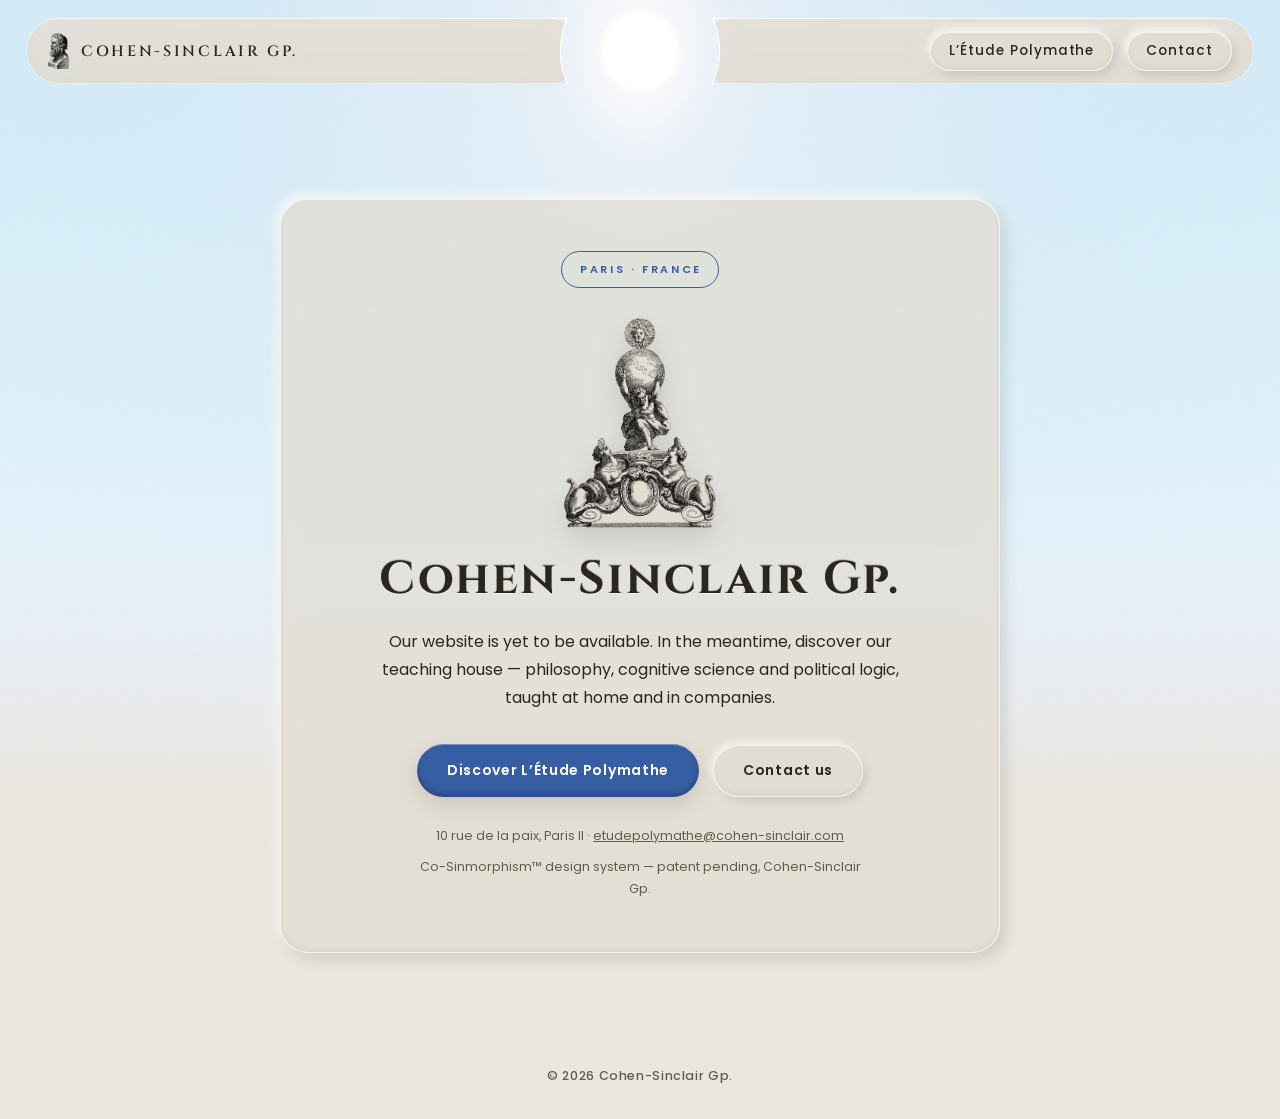
==== index.html @ 11f812eb "Add files via upload" ====
<!DOCTYPE html>
<html lang="en" data-theme="light">
<head>
<meta charset="utf-8">
<meta name="viewport" content="width=device-width, initial-scale=1">
<link href="https://fonts.googleapis.com/css2?family=Poppins:wght@400;500;600;700&display=swap" rel="stylesheet">
<link href="https://fonts.googleapis.com/css2?family=Cinzel:wght@500;600;700&display=swap" rel="stylesheet">
<title>Cohen-Sinclair Gp.</title>
<meta name="description" content="Cohen-Sinclair Gp. — philosophy, cognitive science and political logic, taught at home and in companies.">
<style>
  *{box-sizing:border-box;}
  :root{
    --canvas:#e9e6de; --plateau:rgba(226,221,210,.78);
    --sh-dark:rgba(88,82,70,.18); --sh-light:rgba(255,253,246,.8);
    --glass-edge:rgba(255,253,246,.65);
    --bevel-lo:rgba(88,82,70,.08);
    --ink:#2a2620; --ink-soft:#635a4e;
    --logo-inv:0;
    --blue:#365ea2; --on-accent:#ffffff; --arc-light:rgba(255,255,255,.9);
  }
  html[data-theme="dark"]{
    --canvas:#22242a; --plateau:rgba(26,28,34,.78);
    --sh-dark:rgba(0,0,0,.5); --sh-light:rgba(255,255,255,.05);
    --glass-edge:rgba(255,255,255,.10);
    --bevel-lo:rgba(0,0,0,.45);
    --ink:#edf0f6; --ink-soft:#9aa3b4;
    --logo-inv:1;
    --blue:#6ea3ec; --on-accent:#101216; --arc-light:rgba(255,255,255,.15);
  }
  html,body{margin:0;min-height:100%;overflow-x:hidden;background:var(--canvas);}
  body{font-family:Poppins,ui-sans-serif,system-ui,"Segoe UI",Helvetica,Arial,sans-serif;
    background:var(--canvas);color:var(--ink);}
  #sky{position:fixed;inset:0;width:100%;height:100%;display:block;opacity:0;transition:opacity 1.6s ease;}
  body.ready #sky{opacity:1;}
  #nav{position:fixed;top:0;left:0;right:0;z-index:5;display:flex;align-items:center;justify-content:center;
    gap:0;padding:18px 26px 0;pointer-events:none;opacity:0;transition:opacity 1.2s ease .3s;}
  body.ready #nav{opacity:1;}
  .bar{flex:1 1 0;max-width:700px;height:66px;pointer-events:auto;position:relative;
    display:flex;align-items:center;background:var(--plateau);border-radius:999px;
    -webkit-backdrop-filter:blur(14px) saturate(1.3);backdrop-filter:blur(14px) saturate(1.3);
}
  .bar::before{content:"";position:absolute;inset:0;pointer-events:none;}
  #barL::before{box-shadow:inset 0 1px 0 var(--glass-edge), inset 0 -1px 0 var(--bevel-lo), inset -1px 0 0 var(--glass-edge), inset 1px 0 0 var(--bevel-lo);}
  #barR::before{box-shadow:inset 0 1px 0 var(--glass-edge), inset 0 -1px 0 var(--bevel-lo), inset 1px 0 0 var(--glass-edge), inset -1px 0 0 var(--bevel-lo);}
  .bevel{position:absolute;inset:0;width:100%;height:100%;pointer-events:none;overflow:visible;}
  .bevel .edge{fill:none;stroke:var(--glass-edge);stroke-width:2;}
  .bevel .arc{fill:none;stroke:var(--arc-light);stroke-width:3;}
  #barL{justify-content:flex-start;padding-left:22px;
    filter:drop-shadow(-7px 10px 20px var(--sh-dark)) drop-shadow(4px -4px 10px var(--sh-light));}
  #barR{justify-content:flex-end;padding-right:22px;
    filter:drop-shadow(7px 10px 20px var(--sh-dark)) drop-shadow(-4px -4px 10px var(--sh-light));}
  .sun-gap{flex:0 0 auto;width:calc(var(--sunR,39.375px)*3);pointer-events:none;}
  .brand{display:flex;align-items:center;gap:12px;min-width:0;}
  .logo{height:36px;width:auto;display:block;filter:invert(var(--logo-inv,0));}
  #brandName{font-family:Cinzel,'Times New Roman',Georgia,serif;font-weight:600;font-size:15px;
    letter-spacing:.18em;text-transform:uppercase;color:var(--ink);
    white-space:nowrap;overflow:hidden;text-overflow:ellipsis;}
  #errbox{position:fixed;left:16px;bottom:16px;z-index:20;display:none;max-width:min(560px,90vw);
    background:rgba(20,0,0,.85);border:1px solid rgba(255,82,82,.5);border-radius:10px;
    padding:10px 12px;font:11px/1.5 ui-monospace,Menlo,Consolas,monospace;color:#ffb4b4;
    white-space:pre-wrap;word-break:break-word;}
  #fatal{position:fixed;inset:0;display:none;align-items:center;justify-content:center;text-align:center;
    color:#fff;font-size:15px;line-height:1.7;padding:24px;z-index:10;background:rgba(0,0,0,.55);}
  #content{position:relative;z-index:2;pointer-events:none;}
  .hero-space{height:14vh;height:14svh;pointer-events:none;}
  .band-wrap{padding:72px 22px 88px;display:flex;justify-content:center;pointer-events:auto;}
  .cta-band{max-width:720px;width:100%;text-align:center;background:var(--plateau);
    border:1px solid var(--glass-edge);border-radius:28px;
    -webkit-backdrop-filter:blur(16px) saturate(1.25);backdrop-filter:blur(16px) saturate(1.25);
    box-shadow:5px 6px 14px var(--sh-dark),-4px -4px 10px var(--sh-light), inset 0 1px 0 var(--glass-edge), inset 0 -2px 5px var(--bevel-lo);
    padding:52px 44px;}
  .badge{display:inline-block;font-family:Poppins,ui-sans-serif,system-ui,"Segoe UI",Helvetica,Arial,sans-serif;
    font-weight:600;font-size:11px;letter-spacing:.24em;text-transform:uppercase;color:var(--blue);
    border:1px solid var(--blue);border-radius:999px;padding:9px 16px 9px 18px;margin-bottom:28px;}
  .cta-band h1{font-family:Cinzel,'Times New Roman',Georgia,serif;font-weight:700;
    font-size:clamp(30px,4.6vw,46px);letter-spacing:.05em;color:var(--ink);margin:0 0 18px;}
  .cta-band p{font-size:16px;line-height:1.75;color:var(--ink);margin:0 auto;max-width:56ch;}
  .cta-row{display:flex;gap:14px;justify-content:center;flex-wrap:wrap;margin:32px 0 28px;}
  .btn-primary{display:inline-block;background:var(--blue);color:var(--on-accent);
    font-family:Poppins,ui-sans-serif,system-ui,"Segoe UI",Helvetica,Arial,sans-serif;
    font-weight:600;font-size:14px;letter-spacing:.05em;text-decoration:none;border-radius:999px;
    padding:16px 30px;box-shadow:0 8px 20px var(--sh-dark), inset 0 1px 0 rgba(255,255,255,.35), inset 0 -3px 6px rgba(0,0,0,.22);
    transition:transform .25s ease, filter .25s ease;}
  .btn-primary:hover{transform:translateY(-1px);filter:brightness(1.07);}
  .btn-secondary{display:inline-block;background:var(--plateau);color:var(--ink);
    font-family:Poppins,ui-sans-serif,system-ui,"Segoe UI",Helvetica,Arial,sans-serif;
    font-weight:600;font-size:14px;letter-spacing:.05em;text-decoration:none;border-radius:999px;
    padding:15px 29px;border:1px solid var(--glass-edge);
    -webkit-backdrop-filter:blur(12px);backdrop-filter:blur(12px);
    box-shadow:3px 4px 8px var(--sh-dark),-2px -2px 6px var(--sh-light), inset 0 1px 0 var(--glass-edge), inset 0 -2px 4px var(--bevel-lo);
    transition:transform .25s ease, filter .25s ease;}
  .btn-secondary:hover{transform:translateY(-1px);filter:brightness(1.04);}
  .cta-band .band-small{font-size:12.5px;color:var(--ink-soft);margin:10px auto 0;}
  .cta-band .band-small a{color:inherit;}
  .links{display:flex;align-items:center;gap:14px;}
  .links a{font-family:Poppins,ui-sans-serif,system-ui,"Segoe UI",Helvetica,Arial,sans-serif;
    font-weight:500;font-size:13.5px;letter-spacing:.07em;color:var(--ink);
    text-decoration:none;white-space:nowrap;background:var(--plateau);
    border:1px solid var(--glass-edge);border-radius:999px;padding:9px 18px;
    box-shadow:3px 4px 8px var(--sh-dark),-2px -3px 6px var(--sh-light), inset 0 1px 0 var(--glass-edge), inset 0 -2px 5px var(--bevel-lo);
    transition:transform .18s ease,box-shadow .18s ease,color .25s ease;}
  .links a:hover{color:var(--blue);transform:translateY(-1px);
    box-shadow:4px 6px 12px var(--sh-dark),-3px -4px 8px var(--sh-light), inset 0 1px 0 var(--glass-edge), inset 0 -2px 5px var(--bevel-lo);}
  .links a:active{transform:translateY(0);
    box-shadow:inset 2px 3px 6px var(--sh-dark), inset -2px -2px 5px var(--sh-light);}

  .mascot{position:relative;width:132px;margin:2px auto 20px;filter:drop-shadow(0 12px 14px var(--sh-dark));}
  .mascot img{display:block;width:100%;height:auto;}
  .mascot .back{position:absolute;top:0;left:0;z-index:0;transition:opacity .5s ease;}
  .mascot .art{position:relative;z-index:1;}
  .mascot .back.night{opacity:0;}
  html[data-theme="dark"] .mascot .back.day{opacity:0;}
  html[data-theme="dark"] .mascot .back.night{opacity:1;}
  .mascot.wide{width:152px;}
  .feature-card .mascot{width:104px;margin-bottom:12px;}
  .price-card .mascot{width:76px;margin:2px auto 16px;}
  .sec>.mascot{width:112px;margin-bottom:24px;}
  .mascot.widefig{width:196px;}
  .frieze{max-width:880px;margin:30px auto 0;padding:0 22px;}
  .frieze .mascot{width:100%;margin:0;}
  .cta-band h1,.sec h2{text-shadow:0 1px 0 rgba(255,252,244,.55),0 -1px 1px rgba(0,0,0,.20);}
  html[data-theme="dark"] .cta-band h1,html[data-theme="dark"] .sec h2{text-shadow:0 -1px 0 rgba(255,255,255,.14),0 2px 3px rgba(0,0,0,.55);}
  .site-foot{text-align:center;pointer-events:auto;
    font-family:Poppins,ui-sans-serif,system-ui,"Segoe UI",Helvetica,Arial,sans-serif;
    font-weight:500;font-size:12.5px;letter-spacing:.05em;color:var(--ink-soft);padding:26px 20px 34px;}
  @media(max-width:640px){
    #nav{gap:0;padding:14px 14px 0;}
    .bar{height:56px;}
    .logo{height:32px;}
    .band-wrap{padding:56px 16px 72px;}
    .cta-band{padding:40px 24px;}
  }
  @media(max-width:1023px){
    #brandName{display:none;}
  }
  @media(max-width:719px){
    .links{display:none;}
  }
</style>
</head>
<body>
<canvas id="sky"></canvas>
<header id="nav">
  <div class="bar" id="barL"><svg class="bevel" aria-hidden="true"><path class="edge" d=""/><path class="arc" d=""/></svg><div class="brand"><img class="logo" src="aristotle-logo.png" alt=""><span id="brandName">Cohen-Sinclair Gp.</span></div></div>
  <div class="sun-gap" aria-hidden="true"></div>
  <div class="bar" id="barR"><svg class="bevel" aria-hidden="true"><path class="edge" d=""/><path class="arc" d=""/></svg><nav class="links"><a href="etude.html">L’Étude Polymathe</a><a href="mailto:etudepolymathe@cohen-sinclair.com">Contact</a></nav></div>
</header>
<main id="content">
  <div class="hero-space"></div>
  <section class="band-wrap">
    <div class="cta-band">
      <span class="badge">Paris · France</span>
      <div class="mascot wide"><img class="back day" src="atlas-back-day.png" alt=""><img class="back night" src="atlas-back-night.png" alt=""><img class="art" src="atlas-art.png" alt="Atlas, emblem of the house"></div>
      <h1>Cohen-Sinclair Gp.</h1>
      <p>Our website is yet to be available. In the meantime, discover our teaching house — philosophy, cognitive science and political logic, taught at home and in companies.</p>
      <div class="cta-row">
        <a class="btn-primary" href="etude.html">Discover L’Étude Polymathe</a>
        <a class="btn-secondary" href="mailto:etudepolymathe@cohen-sinclair.com">Contact us</a>
      </div>
      <p class="band-small">10 rue de la paix, Paris II · <a href="mailto:etudepolymathe@cohen-sinclair.com">etudepolymathe@cohen-sinclair.com</a></p>
      <p class="band-small">Co-Sinmorphism™ design system — patent pending, Cohen-Sinclair Gp.</p>
    </div>
  </section>
  <footer class="site-foot"><div>© 2026 Cohen-Sinclair Gp.</div></footer>
</main>
<div id="errbox"></div>
<div id="fatal"></div>
<script>
(function(){
'use strict';
/* Living-eclipse site shell. Shading = day-sky v2 fragment (SDF sun at half
   radius via sun(uv*2), moon radius halved to match, pale skylight ~#DEF7FF).
   uSunPos puts the sun in the navbar gap; uMoonPos follows an arc of a
   large circle (R = 3, vertex exactly on the sun): click 1 glides in past
   the right edge (ease-out landing); click 2 glides out past the left edge
   (ease-in). R rises automatically on ultra-wide screens so the arc always
   reaches off-screen. Fade is 1 while the moon is anywhere on screen and
   only ramps to 0 once it leaves the rendered view — a pure perf cull
   letting the shader skip all moon math (uniform branch). */
var MRAD = 0.175, ZOOM = 4.0;
var mradEff = MRAD, sunkEff = 1;   // sun pinned to navbar px size (MRAD = size at 900px height)
try{
  var q = new URLSearchParams(location.search);
  if(q.has('mrad')) MRAD = parseFloat(q.get('mrad')) || MRAD;
  if(q.has('zoom')) ZOOM = parseFloat(q.get('zoom')) || ZOOM;
}catch(e){}
var FLY_IN = 3800, FLY_OUT = 3800;       // moon flight duration

var cv = document.getElementById('sky');
var barL = document.getElementById('barL');
var barR = document.getElementById('barR');
var bevSvgL = barL.querySelector('.bevel'), bevSvgR = barR.querySelector('.bevel');
var bevPathL = bevSvgL.querySelector('.edge'), bevPathR = bevSvgR.querySelector('.edge');
var bevArcL = bevSvgL.querySelector('.arc'), bevArcR = bevSvgR.querySelector('.arc');
var gl = cv.getContext('webgl', {antialias:true, alpha:false, depth:false, stencil:false})
      || cv.getContext('experimental-webgl');
function fatal(html){
  var n = document.getElementById('fatal');
  n.innerHTML = html; n.style.display = 'flex';
}
if(!gl){
  fatal('<div><b>WebGL is blocked here.</b><br>Open this page in Chrome, Edge, Safari or Firefox.</div>');
  return;
}
var ctxLost = false;
cv.addEventListener('webglcontextlost', function(e){
  e.preventDefault(); ctxLost = true;
  fatal('<div><b>Graphics context was lost.</b><br>Click anywhere to reload.</div>');
});
cv.addEventListener('webglcontextrestored', function(){ window.location.reload(); });
window.addEventListener('click', function(){ if(ctxLost) window.location.reload(); });

var FRAG = [
  'precision highp float;',
  'uniform vec3 iResolution;',
  'uniform float uMrad;',
  'uniform float uZoom;',
  'uniform vec2 uSunPos;',
  'uniform vec2 uMoonPos;',
  'uniform float uMoonFade;',
  'uniform float uSunK;',
  '#define USE_BLACKBODY',
  '#define bias 25. / iResolution.x / uSunK',
  'vec2 bend(vec2 p, float a) {',
  '    return vec2(p.x * cos(a) - p.y * sin(a), p.x * sin(a) + p.y * cos(a));',
  '}',
  'float smax(float a, float b, float k)',
  '{',
  '    float x = exp(k * a);',
  '    float y = exp(k * b);',
  '    return (a * x + b * y) / (x + y);',
  '}',
  'vec3 blackbody(float i) {',
  '    float T = 1400.0 + 1400.0 * i;',
  '    vec3 L = vec3(7.4, 5.6, 4.4);',
  '    L = pow(L, vec3(5.0)) * (exp(1.43876719683e5 / (T * L)) - 1.0);',
  '    return 1.0 - exp(-50e7 / L);',
  '}',
  'float sun( in vec2 uv ) {',
  '    float d = 1.0 / length(uv);',
  '    float i = 5.0;',
  '#ifndef USE_BLACKBODY',
  '    d *= 0.8;',
  '    i = 15.0;',
  '#endif',
  '    d = pow(d, i);',
  '    return d;',
  '}',
  'vec2 moonPos() { return uMoonPos; }',
  'float moon( in vec2 uv ) {',
  '    float d = length(uv - moonPos()) - uMrad;',
  '    d = smoothstep(uMrad, uMrad+bias, d);',
  '    return d;',
  '}',
  'float hash21(vec2 p){ p = fract(p*vec2(234.34,435.345)); p += dot(p,p+34.23); return fract(p.x*p.y); }',
  'vec3 starLayer(vec2 uv, float scale, float thresh){',
  '    vec2 g = floor(uv*scale);',
  '    vec2 f = fract(uv*scale);',
  '    float h = hash21(g);',
  '    if(h < thresh) return vec3(0.0);',
  '    vec2 sp = vec2(hash21(g+0.13), hash21(g+0.71));',
  '    float d = length(f - sp);',
  '    float tw = 0.85;',
  '    float m = smoothstep(0.10, 0.0, d) * tw;',
  '    float bright = smoothstep(thresh, 1.0, h);',
  '    return vec3(0.75,0.82,1.0) * m * bright;',
  '}',
  'float discCover(float d, float r) {',
  '    if(d >= 2.0*r) return 0.0;',
  '    if(d <= 0.0) return 1.0;',
  '    float a = acos(clamp(d/(2.0*r), 0.0, 1.0));',
  '    float c = (2.0*r*r*a - 0.5*d*sqrt(max(0.0, 4.0*r*r - d*d))) / (3.14159265*r*r);',
  '    return clamp(c, 0.0, 1.0);',
  '}',
  'vec3 atmSky(vec2 s, float sunI, float m) {',
  '    vec3 vd = normalize(vec3(s.x, s.y + 0.55, 1.4));',
  '    vec3 sd = normalize(vec3(uSunPos.x, uSunPos.y + 0.55, 1.4));',
  '    float cosA = dot(vd, sd);',
  '    float elev = vd.y;',
  '    float tau = 0.22 + 0.78*pow(1.0 - max(elev, 0.0), 3.0);',
  '    vec3 sig = vec3(0.10, 0.25, 0.70);',
  '    vec3 inscat = vec3(1.0) - exp(-tau*3.0*sig);',
  '    float pr = 0.65 + 0.35*cosA*cosA;',
  '    float red = (1.0 - sunI)*(1.0 - sunI);',
  '    vec3 sunTint = vec3(1.0, 1.0 - 0.68*red, 1.0 - 0.90*red);',
  '    float t = clamp((elev + 0.30)/1.10, 0.0, 1.0);',
  '    vec3 amb = vec3(0.85, 1.70, 3.40) * (0.45 + 0.55*pow(1.0 - t, 1.2));',
  '    vec3 col = (inscat * pr * 1.4 + amb) * sunTint * sunI;',
  '    float ca = max(cosA, 0.0);',
  '    col += vec3(1.0, 0.82, 0.60) * (pow(ca, 600.0)*2.0 + pow(ca, 32.0)*0.35 + pow(ca, 8.0)*0.12) * sunTint * sunI * m;',
  '    col += mix(vec3(0.00486, 0.01143, 0.02167), vec3(0.00077, 0.00153, 0.00422), t) * (1.0 - sunI);',
  '    float ub = 1.0 - smoothstep(-0.8, 0.1, s.y);',
  '    vec3 uiBG = mix(vec3(1.08192, 0.96843, 0.75402), vec3(0.02167, 0.02350, 0.02918), 1.0 - sunI);',
  '    col = mix(col, uiBG, ub);',
  '    return col;',
  '}',
  'void mainImage( out vec4 fragColor, in vec2 fragCoord )',
  '{',
  '    vec2 s = (2. * fragCoord.xy - iResolution.xy) / iResolution.y;',
  '    vec2 uv = (s - uSunPos) * uZoom;',
  '    float _sun = sun(uv * (2.0*uSunK));',
  '    float _moon = 1.0;',
  '    float sunI = 1.0;',
  '    if(uMoonFade > 0.001) {',
  '        _moon = mix(1.0, moon(uv), uMoonFade);',
  '        sunI = 1.0 - discCover(length(moonPos()), uMrad) * uMoonFade;',
  '    }',
  '    vec3 sunCol = _sun *',
  '#ifdef USE_BLACKBODY',
  '        blackbody(smoothstep(0.1, 15., _sun));',
  '#else',
  '        vec3(0.886,0.329,0.094);',
  '#endif',
  '    vec3 sky = atmSky(s, sunI, _moon);',
  '    vec3 col = sky + sunCol * _moon;',
  '    col = (col*(2.51*col+0.03))/(col*(2.43*col+0.59)+0.14);',
  '    col = pow(col, vec3(1.0 / 2.2));',
  '    fragColor = vec4(col, 1.0);',
  '}',
  'void main(){mainImage(gl_FragColor,gl_FragCoord.xy);gl_FragColor.rgb+=(hash21(gl_FragCoord.xy)-.5)*(1.5/255.);}'
].join('\n');
var VERT = 'attribute vec2 p;void main(){gl_Position=vec4(p,0.,1.);}';
function fail(msg){
  var el = document.getElementById('errbox');
  el.style.display = 'block';
  el.textContent = String(msg || '(no log)').slice(0, 600);
}
function sh(type, src){
  var s = gl.createShader(type);
  gl.shaderSource(s, src);
  gl.compileShader(s);
  if(!gl.getShaderParameter(s, gl.COMPILE_STATUS)){
    fail((type === gl.VERTEX_SHADER ? 'VERTEX: ' : 'FRAGMENT: ') + gl.getShaderInfoLog(s));
    return null;
  }
  return s;
}
var vs = sh(gl.VERTEX_SHADER, VERT), fs = sh(gl.FRAGMENT_SHADER, FRAG);
if(!vs || !fs) return;
var prog = gl.createProgram();
gl.attachShader(prog, vs); gl.attachShader(prog, fs); gl.linkProgram(prog);
if(!gl.getProgramParameter(prog, gl.LINK_STATUS)){ fail('LINK: ' + gl.getProgramInfoLog(prog)); return; }
gl.useProgram(prog);
var buf = gl.createBuffer();
gl.bindBuffer(gl.ARRAY_BUFFER, buf);
gl.bufferData(gl.ARRAY_BUFFER, new Float32Array([-1,-1, 3,-1, -1,3]), gl.STATIC_DRAW);
var loc = gl.getAttribLocation(prog, 'p');
gl.enableVertexAttribArray(loc);
gl.vertexAttribPointer(loc, 2, gl.FLOAT, false, 0, 0);
var uRes = gl.getUniformLocation(prog, 'iResolution');
var uMrad = gl.getUniformLocation(prog, 'uMrad');
var uZoom = gl.getUniformLocation(prog, 'uZoom');
var uSunPos = gl.getUniformLocation(prog, 'uSunPos');
var uSunk = gl.getUniformLocation(prog, 'uSunK');
var uMoonPos = gl.getUniformLocation(prog, 'uMoonPos');
var uMoonFade = gl.getUniformLocation(prog, 'uMoonFade');
if(!uRes || !uMrad || !uZoom || !uSunPos || !uMoonPos || !uMoonFade || !uSunk){ fail('boot: missing uniform location'); return; }
if(gl.isContextLost()){ cv.dispatchEvent(new Event('webglcontextlost')); return; }
gl.disable(gl.DEPTH_TEST);
gl.disable(gl.BLEND);

/* ---------- eclipse state: click toggles the moon in / out ---------- */
var moon = [0, 0];
var fade = 0;
var anim = null;
var eclipsed = false;
var sunPx = [0, 0];
var clickR = 100;
function easeIn(k){ return k*k; }
function easeOut(k){ return 1 - Math.pow(1-k, 3); }
/* Moon path: an arc of a large circle (R = 3 screen units, raised on
   ultra-wide screens so the arc always reaches past the side edges) with
   its vertex exactly on the sun, entered and exited off-screen. xs is
   screen-space x (edges at +/-aspect); returns orbit units. */
function pathR(aspect){ return Math.max(3, (aspect + 0.7) / 0.8); }
function pathEnd(){
  var a = window.innerWidth/window.innerHeight;
  return [a + 0.6, pathR(a)];
}
function pathOrbit(xs, sunY, r){
  var ys = sunY - (r - Math.sqrt(Math.max(r*r - xs*xs, 0)));
  return [xs*ZOOM, (ys - sunY)*ZOOM];
}
function discCoverJS(d, r){
  if(d >= 2*r) return 0;
  if(d <= 0) return 1;
  var a = Math.acos(Math.min(1, Math.max(0, d/(2*r))));
  var c = (2*r*r*a - 0.5*d*Math.sqrt(Math.max(0, 4*r*r - d*d))) / (Math.PI*r*r);
  return Math.min(1, Math.max(0, c));
}
function toggle(){
  eclipsed = !eclipsed;
  var pe = pathEnd();
  anim = {x0: eclipsed ? pe[0] : 0, x1: eclipsed ? 0 : -pe[0], xe: pe[0], r: pe[1], sunY: sunPos[1],
          t0: performance.now(), dur: eclipsed ? FLY_IN : FLY_OUT, dir: eclipsed ? 'in' : 'out'};
}
function overSun(cx, cy){
  var dx = cx - sunPx[0], dy = cy - sunPx[1];
  return dx*dx + dy*dy < clickR*clickR;
}
cv.addEventListener('click', function(e){ if(overSun(e.clientX, e.clientY)) toggle(); });
cv.addEventListener('mousemove', function(e){ cv.style.cursor = overSun(e.clientX, e.clientY) ? 'pointer' : 'default'; });

/* Concave cradle: each bar's sun-side end is clipped around a lens of
   radius 1.5R centered on the sun (R = sun ball = visual moon radius),
   so the bars hold it with a 0.5R gap past its surface.
   Case A (lens taller than the bar): arc spans top edge to bottom edge.
   Case B (lens shorter): the arc bites the end face only. right=0/1. */
function barPath(W, H, cx, cy, nr, right){
  function f(n){ return Math.round(n*100)/100; }
  var br = H/2;
  var dxT = Math.sqrt(Math.max(nr*nr - cy*cy, 0));
  var dxB = Math.sqrt(Math.max(nr*nr - (H-cy)*(H-cy), 0));
  if(!right){
    if(dxT > 0.5 && dxB > 0.5 && cx - dxT < W - 1 && cx - dxB < W - 1)
      return 'M'+f(br)+',0 H'+f(cx-dxT)+' A'+f(nr)+','+f(nr)+' 0 0 0 '+f(cx-dxB)+','+f(H)+' H'+f(br)+' A'+f(br)+','+f(br)+' 0 0 1 '+f(br)+',0 Z';
    var dy = Math.sqrt(Math.max(nr*nr - (cx-W)*(cx-W), 0));
    if(!(dy > 0.5))
      return 'M'+f(br)+',0 H'+f(W-br)+' A'+f(br)+','+f(br)+' 0 0 1 '+f(W-br)+','+f(H)+' H'+f(br)+' A'+f(br)+','+f(br)+' 0 0 1 '+f(br)+',0 Z';
    return 'M'+f(br)+',0 H'+f(W)+' V'+f(cy-dy)+' A'+f(nr)+','+f(nr)+' 0 0 0 '+f(W)+','+f(cy+dy)+' V'+f(H)+' H'+f(br)+' A'+f(br)+','+f(br)+' 0 0 1 '+f(br)+',0 Z';
  }
  if(dxT > 0.5 && dxB > 0.5 && cx + dxT > 1 && cx + dxB > 1)
    return 'M'+f(W-br)+',0 A'+f(br)+','+f(br)+' 0 0 1 '+f(W-br)+','+f(H)+' L'+f(cx+dxB)+','+f(H)+' A'+f(nr)+','+f(nr)+' 0 0 0 '+f(cx+dxT)+',0 Z';
  var dy2 = Math.sqrt(Math.max(nr*nr - cx*cx, 0));
  if(!(dy2 > 0.5))
    return 'M'+f(br)+',0 H'+f(W-br)+' A'+f(br)+','+f(br)+' 0 0 1 '+f(W-br)+','+f(H)+' H'+f(br)+' A'+f(br)+','+f(br)+' 0 0 1 '+f(br)+',0 Z';
  return 'M'+f(W-br)+',0 A'+f(br)+','+f(br)+' 0 0 1 '+f(W-br)+','+f(H)+' L0,'+f(H)+' L0,'+f(cy+dy2)+' A'+f(nr)+','+f(nr)+' 0 0 0 0,'+f(cy-dy2)+' L0,0 Z';
}
/* Sun-side arc only: the concave cradle facing the sun catches its light. */
function barArc(W, H, cx, cy, nr, right){
  function f(n){ return Math.round(n*100)/100; }
  var dxT = Math.sqrt(Math.max(nr*nr - cy*cy, 0));
  var dxB = Math.sqrt(Math.max(nr*nr - (H-cy)*(H-cy), 0));
  if(!right){
    if(dxT > 0.5 && dxB > 0.5 && cx - dxT < W - 1 && cx - dxB < W - 1)
      return 'M'+f(cx-dxT)+',0 A'+f(nr)+','+f(nr)+' 0 0 0 '+f(cx-dxB)+','+f(H);
    var dy = Math.sqrt(Math.max(nr*nr - (cx-W)*(cx-W), 0));
    if(!(dy > 0.5)) return '';
    return 'M'+f(W)+','+f(cy-dy)+' A'+f(nr)+','+f(nr)+' 0 0 0 '+f(W)+','+f(cy+dy);
  }
  if(dxT > 0.5 && dxB > 0.5 && cx + dxT > 1 && cx + dxB > 1)
    return 'M'+f(cx+dxB)+','+f(H)+' A'+f(nr)+','+f(nr)+' 0 0 0 '+f(cx+dxT)+',0';
  var dy2 = Math.sqrt(Math.max(nr*nr - cx*cx, 0));
  if(!(dy2 > 0.5)) return '';
  return 'M0,'+f(cy+dy2)+' A'+f(nr)+','+f(nr)+' 0 0 0 0,'+f(cy-dy2);
}
/* UI-kit theming (neumorphism-kit tokens): the eclipse drives the chrome --
   day = light kit, totality = dark kit, lerped gradually with the dimming. */
var THEME_L = {canvas:[233,230,222,1], plateau:[226,221,210,.78], shd:[88,82,70,.18], shl:[255,253,246,.8], edge:[255,253,246,.65], bevlo:[88,82,70,.08], ink:[42,38,32,1], inks:[99,90,78,1], blue:[54,94,162,1], onacc:[255,255,255,1], arc:[255,255,255,.9]};
var THEME_D = {canvas:[34,36,42,1], plateau:[26,28,34,.78], shd:[0,0,0,.5], shl:[255,255,255,.05], edge:[255,255,255,.10], bevlo:[0,0,0,.45], ink:[237,240,246,1], inks:[154,163,180,1], blue:[110,163,236,1], onacc:[16,18,22,1], arc:[255,255,255,.35]};
var lastNight = -1;
function applyTheme(night){
  night = Math.min(1, Math.max(0, night));
  if(Math.abs(night - lastNight) < 0.002) return;
  lastNight = night;
  var rs = document.documentElement.style, day = 1 - night;
  function mixc(a, b){
    return 'rgba(' + Math.round(a[0]*day + b[0]*night) + ',' + Math.round(a[1]*day + b[1]*night) + ',' + Math.round(a[2]*day + b[2]*night) + ',' + (a[3]*day + b[3]*night).toFixed(3) + ')';
  }
  rs.setProperty('--canvas', mixc(THEME_L.canvas, THEME_D.canvas));
  rs.setProperty('--plateau', mixc(THEME_L.plateau, THEME_D.plateau));
  rs.setProperty('--sh-dark', mixc(THEME_L.shd, THEME_D.shd));
  rs.setProperty('--sh-light', mixc(THEME_L.shl, THEME_D.shl));
  rs.setProperty('--glass-edge', mixc(THEME_L.edge, THEME_D.edge));
  rs.setProperty('--bevel-lo', mixc(THEME_L.bevlo, THEME_D.bevlo));
  rs.setProperty('--ink', mixc(THEME_L.ink, THEME_D.ink));
  rs.setProperty('--ink-soft', mixc(THEME_L.inks, THEME_D.inks));
  rs.setProperty('--logo-inv', night.toFixed(3));
  rs.setProperty('--blue', mixc(THEME_L.blue, THEME_D.blue));
  rs.setProperty('--on-accent', mixc(THEME_L.onacc, THEME_D.onacc));
  var aL = THEME_L.arc, aD = THEME_D.arc;
  rs.setProperty('--arc-light', 'rgba(' + Math.round(aL[0]*day + aD[0]*night) + ',' + Math.round(aL[1]*day + aD[1]*night) + ',' + Math.round(aL[2]*day + aD[2]*night) + ',' + ((aL[3]*day + aD[3]*night)*day).toFixed(3) + ')');
  document.documentElement.setAttribute('data-theme', night > 0.5 ? 'dark' : 'light');
}
/* ---------- sizing ---------- */
var dpr = 1, sunPos = [0, 0.8];
function resize(){
  if(!window.innerWidth || !window.innerHeight) return;
  dpr = Math.min(window.devicePixelRatio || 1, 1.75);
  cv.width = Math.round(window.innerWidth * dpr);
  cv.height = Math.round(window.innerHeight * dpr);
  gl.viewport(0, 0, cv.width, cv.height);
  var rL = barL.getBoundingClientRect(), rR = barR.getBoundingClientRect();
  var seamX = (rL.right + rR.left)/2, sunCy = rL.top + rL.height/2;
  var vw = window.innerWidth, vh = window.innerHeight;
  mradEff = MRAD*(900/Math.max(1, vh)); sunkEff = Math.max(1, vh)/900;
  sunPx = [seamX, sunCy];
  document.documentElement.style.setProperty('--sunR', (mradEff/ZOOM*vh).toFixed(2)+'px');
  clickR = Math.max(84, vh*0.13);
  sunPos = [(seamX/vw*2 - 1)*(vw/vh), 1 - 2*(sunCy/vh)];
  var nr = mradEff/ZOOM*vh*2;   // R = sun ball = visual moon radius (2x the MRAD param)
  var dL = barPath(rL.width, rL.height, seamX - rL.left, sunCy - rL.top, nr, 0);
  var dR = barPath(rR.width, rR.height, seamX - rR.left, sunCy - rR.top, nr, 1);
  barL.style.clipPath = 'path("' + dL + '")';
  barR.style.clipPath = 'path("' + dR + '")';
  bevSvgL.setAttribute('viewBox', '0 0 ' + rL.width + ' ' + rL.height);
  bevSvgR.setAttribute('viewBox', '0 0 ' + rR.width + ' ' + rR.height);
  bevPathL.setAttribute('d', dL);
  bevPathR.setAttribute('d', dR);
  bevArcL.setAttribute('d', barArc(rL.width, rL.height, seamX - rL.left, sunCy - rL.top, nr, 0));
  bevArcR.setAttribute('d', barArc(rR.width, rR.height, seamX - rR.left, sunCy - rR.top, nr, 1));
  bevSvgL.style.clipPath = 'path("' + dL + '")';
  bevSvgR.style.clipPath = 'path("' + dR + '")';
  barL.style.paddingRight = Math.max(18, Math.round(nr - (seamX - rL.right) + 18)) + 'px';
  barR.style.paddingLeft = Math.max(18, Math.round(nr - (rR.left - seamX) + 18)) + 'px';
  if(!eclipsed && !anim){ var pe0 = pathEnd(); moon = pathOrbit(pe0[0], sunPos[1], pe0[1]); }
}
window.addEventListener('resize', resize);
resize();

/* ---------- main loop ---------- */
var t0 = performance.now();
var lastT = t0;
function frame(now){
  var t = (now - t0) / 1000;
  var dt = Math.min(0.1, (now - lastT)/1000); lastT = now;
  if(anim){
    var k = Math.min(1, (now - anim.t0) / anim.dur);
    var e = anim.dir === 'in' ? easeOut(k) : easeIn(k);
    moon = pathOrbit(anim.x0 + (anim.x1 - anim.x0) * e, anim.sunY, anim.r);
    if(k >= 1){
      if(anim.dir === 'out'){ moon = pathOrbit(anim.xe, anim.sunY, anim.r); fade = 0; }
      else { moon = [0, 0]; fade = 1; }
      anim = null;
    }
  }
  /* Moon is fully solid while visible; it only fades once it has left the
     rendered view (pure perf cull — the shader then skips all moon math). */
  var aspNow = window.innerWidth/window.innerHeight;
  var mpx = (moon[0]/ZOOM/aspNow + 1)/2*window.innerWidth;
  var mpy = (1 - (moon[1]/ZOOM + sunPos[1]))/2*window.innerHeight;
  var mmrg = mradEff/ZOOM*window.innerHeight + 10;
  if(mpx > -mmrg && mpx < window.innerWidth+mmrg && mpy > -mmrg && mpy < window.innerHeight+mmrg) fade = 1;
  else fade = Math.max(0, fade - dt/0.25);
  gl.uniform3f(uRes, cv.width, cv.height, 1);
  gl.uniform1f(uMrad, mradEff);
  gl.uniform1f(uSunk, sunkEff);
  gl.uniform1f(uZoom, ZOOM);
  gl.uniform2f(uSunPos, sunPos[0], sunPos[1]);
  gl.uniform2f(uMoonPos, moon[0], moon[1]);
  gl.uniform1f(uMoonFade, fade);
  gl.drawArrays(gl.TRIANGLES, 0, 3);
  if(!document.body.classList.contains('ready')) document.body.classList.add('ready');
  var sunI = 1 - discCoverJS(Math.hypot(moon[0], moon[1]), mradEff) * fade;
  applyTheme(1 - sunI);
  requestAnimationFrame(frame);
}
requestAnimationFrame(frame);
})();
</script>
</body>
</html>
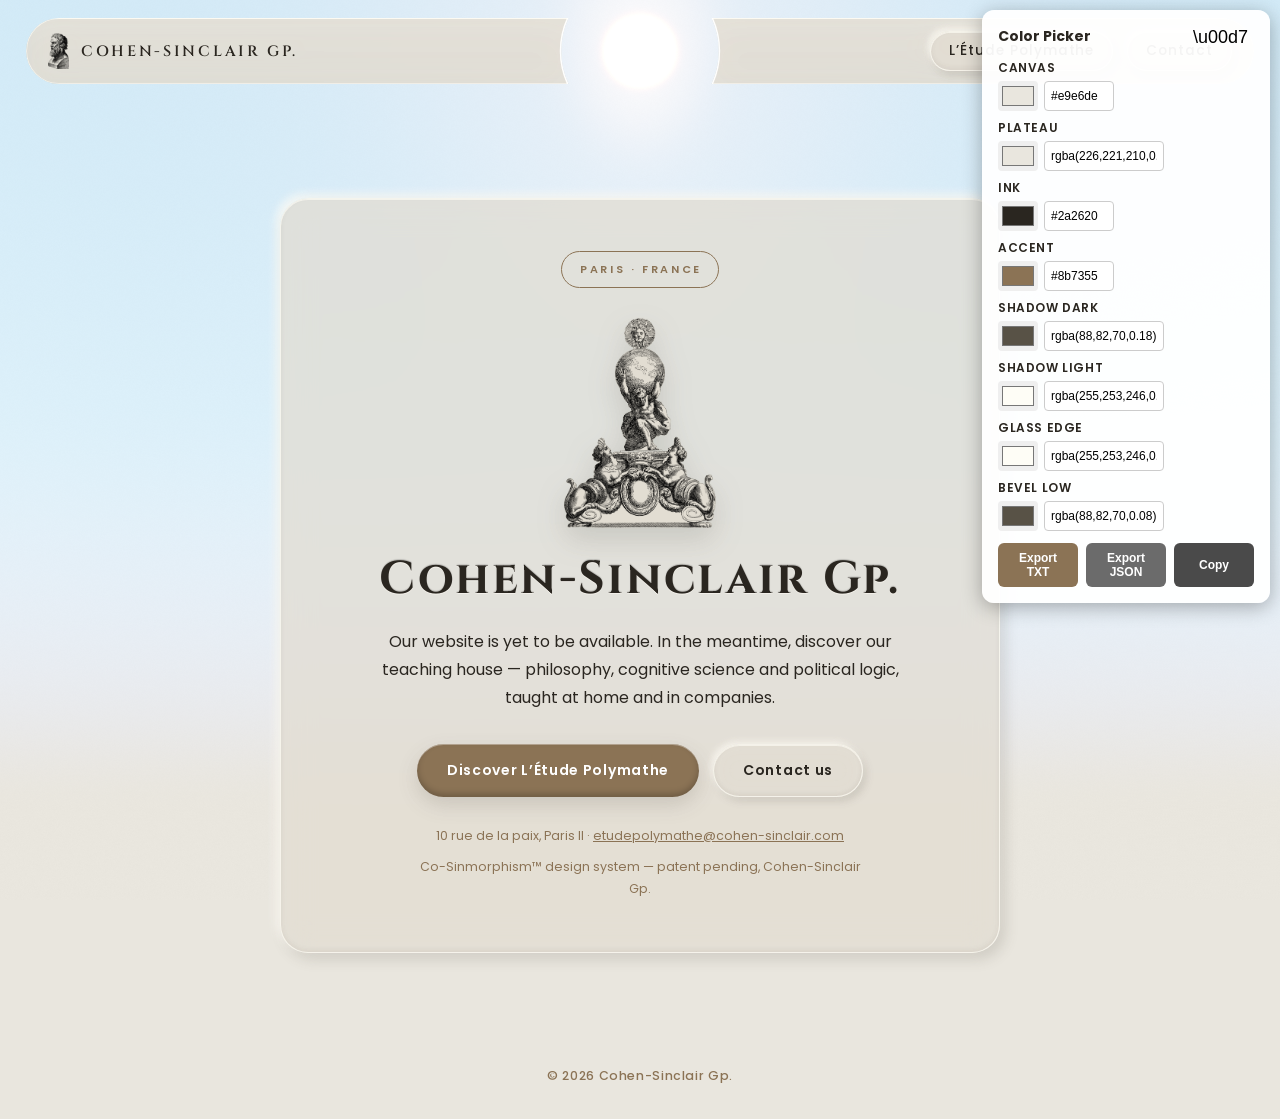
==== commit 14ec4125: "Add floating color picker to index.html - Added color picker panel in top-right corner (can be close" ====
--- a/index.html
+++ b/index.html
@@ -5,140 +5,80 @@
 <meta name="viewport" content="width=device-width, initial-scale=1">
 <link href="https://fonts.googleapis.com/css2?family=Poppins:wght@400;500;600;700&display=swap" rel="stylesheet">
 <link href="https://fonts.googleapis.com/css2?family=Cinzel:wght@500;600;700&display=swap" rel="stylesheet">
+<link href="css/styles.css" rel="stylesheet">
 <title>Cohen-Sinclair Gp.</title>
 <meta name="description" content="Cohen-Sinclair Gp. — philosophy, cognitive science and political logic, taught at home and in companies.">
-<style>
-  *{box-sizing:border-box;}
-  :root{
-    --canvas:#e9e6de; --plateau:rgba(226,221,210,.78);
-    --sh-dark:rgba(88,82,70,.18); --sh-light:rgba(255,253,246,.8);
-    --glass-edge:rgba(255,253,246,.65);
-    --bevel-lo:rgba(88,82,70,.08);
-    --ink:#2a2620; --ink-soft:#635a4e;
-    --logo-inv:0;
-    --blue:#365ea2; --on-accent:#ffffff; --arc-light:rgba(255,255,255,.9);
-  }
-  html[data-theme="dark"]{
-    --canvas:#22242a; --plateau:rgba(26,28,34,.78);
-    --sh-dark:rgba(0,0,0,.5); --sh-light:rgba(255,255,255,.05);
-    --glass-edge:rgba(255,255,255,.10);
-    --bevel-lo:rgba(0,0,0,.45);
-    --ink:#edf0f6; --ink-soft:#9aa3b4;
-    --logo-inv:1;
-    --blue:#6ea3ec; --on-accent:#101216; --arc-light:rgba(255,255,255,.15);
-  }
-  html,body{margin:0;min-height:100%;overflow-x:hidden;background:var(--canvas);}
-  body{font-family:Poppins,ui-sans-serif,system-ui,"Segoe UI",Helvetica,Arial,sans-serif;
-    background:var(--canvas);color:var(--ink);}
-  #sky{position:fixed;inset:0;width:100%;height:100%;display:block;opacity:0;transition:opacity 1.6s ease;}
-  body.ready #sky{opacity:1;}
-  #nav{position:fixed;top:0;left:0;right:0;z-index:5;display:flex;align-items:center;justify-content:center;
-    gap:0;padding:18px 26px 0;pointer-events:none;opacity:0;transition:opacity 1.2s ease .3s;}
-  body.ready #nav{opacity:1;}
-  .bar{flex:1 1 0;max-width:700px;height:66px;pointer-events:auto;position:relative;
-    display:flex;align-items:center;background:var(--plateau);border-radius:999px;
-    -webkit-backdrop-filter:blur(14px) saturate(1.3);backdrop-filter:blur(14px) saturate(1.3);
-}
-  .bar::before{content:"";position:absolute;inset:0;pointer-events:none;}
-  #barL::before{box-shadow:inset 0 1px 0 var(--glass-edge), inset 0 -1px 0 var(--bevel-lo), inset -1px 0 0 var(--glass-edge), inset 1px 0 0 var(--bevel-lo);}
-  #barR::before{box-shadow:inset 0 1px 0 var(--glass-edge), inset 0 -1px 0 var(--bevel-lo), inset 1px 0 0 var(--glass-edge), inset -1px 0 0 var(--bevel-lo);}
-  .bevel{position:absolute;inset:0;width:100%;height:100%;pointer-events:none;overflow:visible;}
-  .bevel .edge{fill:none;stroke:var(--glass-edge);stroke-width:2;}
-  .bevel .arc{fill:none;stroke:var(--arc-light);stroke-width:3;}
-  #barL{justify-content:flex-start;padding-left:22px;
-    filter:drop-shadow(-7px 10px 20px var(--sh-dark)) drop-shadow(4px -4px 10px var(--sh-light));}
-  #barR{justify-content:flex-end;padding-right:22px;
-    filter:drop-shadow(7px 10px 20px var(--sh-dark)) drop-shadow(-4px -4px 10px var(--sh-light));}
-  .sun-gap{flex:0 0 auto;width:calc(var(--sunR,39.375px)*3);pointer-events:none;}
-  .brand{display:flex;align-items:center;gap:12px;min-width:0;}
-  .logo{height:36px;width:auto;display:block;filter:invert(var(--logo-inv,0));}
-  #brandName{font-family:Cinzel,'Times New Roman',Georgia,serif;font-weight:600;font-size:15px;
-    letter-spacing:.18em;text-transform:uppercase;color:var(--ink);
-    white-space:nowrap;overflow:hidden;text-overflow:ellipsis;}
-  #errbox{position:fixed;left:16px;bottom:16px;z-index:20;display:none;max-width:min(560px,90vw);
-    background:rgba(20,0,0,.85);border:1px solid rgba(255,82,82,.5);border-radius:10px;
-    padding:10px 12px;font:11px/1.5 ui-monospace,Menlo,Consolas,monospace;color:#ffb4b4;
-    white-space:pre-wrap;word-break:break-word;}
-  #fatal{position:fixed;inset:0;display:none;align-items:center;justify-content:center;text-align:center;
-    color:#fff;font-size:15px;line-height:1.7;padding:24px;z-index:10;background:rgba(0,0,0,.55);}
-  #content{position:relative;z-index:2;pointer-events:none;}
-  .hero-space{height:14vh;height:14svh;pointer-events:none;}
-  .band-wrap{padding:72px 22px 88px;display:flex;justify-content:center;pointer-events:auto;}
-  .cta-band{max-width:720px;width:100%;text-align:center;background:var(--plateau);
-    border:1px solid var(--glass-edge);border-radius:28px;
-    -webkit-backdrop-filter:blur(16px) saturate(1.25);backdrop-filter:blur(16px) saturate(1.25);
-    box-shadow:5px 6px 14px var(--sh-dark),-4px -4px 10px var(--sh-light), inset 0 1px 0 var(--glass-edge), inset 0 -2px 5px var(--bevel-lo);
-    padding:52px 44px;}
-  .badge{display:inline-block;font-family:Poppins,ui-sans-serif,system-ui,"Segoe UI",Helvetica,Arial,sans-serif;
-    font-weight:600;font-size:11px;letter-spacing:.24em;text-transform:uppercase;color:var(--blue);
-    border:1px solid var(--blue);border-radius:999px;padding:9px 16px 9px 18px;margin-bottom:28px;}
-  .cta-band h1{font-family:Cinzel,'Times New Roman',Georgia,serif;font-weight:700;
-    font-size:clamp(30px,4.6vw,46px);letter-spacing:.05em;color:var(--ink);margin:0 0 18px;}
-  .cta-band p{font-size:16px;line-height:1.75;color:var(--ink);margin:0 auto;max-width:56ch;}
-  .cta-row{display:flex;gap:14px;justify-content:center;flex-wrap:wrap;margin:32px 0 28px;}
-  .btn-primary{display:inline-block;background:var(--blue);color:var(--on-accent);
-    font-family:Poppins,ui-sans-serif,system-ui,"Segoe UI",Helvetica,Arial,sans-serif;
-    font-weight:600;font-size:14px;letter-spacing:.05em;text-decoration:none;border-radius:999px;
-    padding:16px 30px;box-shadow:0 8px 20px var(--sh-dark), inset 0 1px 0 rgba(255,255,255,.35), inset 0 -3px 6px rgba(0,0,0,.22);
-    transition:transform .25s ease, filter .25s ease;}
-  .btn-primary:hover{transform:translateY(-1px);filter:brightness(1.07);}
-  .btn-secondary{display:inline-block;background:var(--plateau);color:var(--ink);
-    font-family:Poppins,ui-sans-serif,system-ui,"Segoe UI",Helvetica,Arial,sans-serif;
-    font-weight:600;font-size:14px;letter-spacing:.05em;text-decoration:none;border-radius:999px;
-    padding:15px 29px;border:1px solid var(--glass-edge);
-    -webkit-backdrop-filter:blur(12px);backdrop-filter:blur(12px);
-    box-shadow:3px 4px 8px var(--sh-dark),-2px -2px 6px var(--sh-light), inset 0 1px 0 var(--glass-edge), inset 0 -2px 4px var(--bevel-lo);
-    transition:transform .25s ease, filter .25s ease;}
-  .btn-secondary:hover{transform:translateY(-1px);filter:brightness(1.04);}
-  .cta-band .band-small{font-size:12.5px;color:var(--ink-soft);margin:10px auto 0;}
-  .cta-band .band-small a{color:inherit;}
-  .links{display:flex;align-items:center;gap:14px;}
-  .links a{font-family:Poppins,ui-sans-serif,system-ui,"Segoe UI",Helvetica,Arial,sans-serif;
-    font-weight:500;font-size:13.5px;letter-spacing:.07em;color:var(--ink);
-    text-decoration:none;white-space:nowrap;background:var(--plateau);
-    border:1px solid var(--glass-edge);border-radius:999px;padding:9px 18px;
-    box-shadow:3px 4px 8px var(--sh-dark),-2px -3px 6px var(--sh-light), inset 0 1px 0 var(--glass-edge), inset 0 -2px 5px var(--bevel-lo);
-    transition:transform .18s ease,box-shadow .18s ease,color .25s ease;}
-  .links a:hover{color:var(--blue);transform:translateY(-1px);
-    box-shadow:4px 6px 12px var(--sh-dark),-3px -4px 8px var(--sh-light), inset 0 1px 0 var(--glass-edge), inset 0 -2px 5px var(--bevel-lo);}
-  .links a:active{transform:translateY(0);
-    box-shadow:inset 2px 3px 6px var(--sh-dark), inset -2px -2px 5px var(--sh-light);}
-
-  .mascot{position:relative;width:132px;margin:2px auto 20px;filter:drop-shadow(0 12px 14px var(--sh-dark));}
-  .mascot img{display:block;width:100%;height:auto;}
-  .mascot .back{position:absolute;top:0;left:0;z-index:0;transition:opacity .5s ease;}
-  .mascot .art{position:relative;z-index:1;}
-  .mascot .back.night{opacity:0;}
-  html[data-theme="dark"] .mascot .back.day{opacity:0;}
-  html[data-theme="dark"] .mascot .back.night{opacity:1;}
-  .mascot.wide{width:152px;}
-  .feature-card .mascot{width:104px;margin-bottom:12px;}
-  .price-card .mascot{width:76px;margin:2px auto 16px;}
-  .sec>.mascot{width:112px;margin-bottom:24px;}
-  .mascot.widefig{width:196px;}
-  .frieze{max-width:880px;margin:30px auto 0;padding:0 22px;}
-  .frieze .mascot{width:100%;margin:0;}
-  .cta-band h1,.sec h2{text-shadow:0 1px 0 rgba(255,252,244,.55),0 -1px 1px rgba(0,0,0,.20);}
-  html[data-theme="dark"] .cta-band h1,html[data-theme="dark"] .sec h2{text-shadow:0 -1px 0 rgba(255,255,255,.14),0 2px 3px rgba(0,0,0,.55);}
-  .site-foot{text-align:center;pointer-events:auto;
-    font-family:Poppins,ui-sans-serif,system-ui,"Segoe UI",Helvetica,Arial,sans-serif;
-    font-weight:500;font-size:12.5px;letter-spacing:.05em;color:var(--ink-soft);padding:26px 20px 34px;}
-  @media(max-width:640px){
-    #nav{gap:0;padding:14px 14px 0;}
-    .bar{height:56px;}
-    .logo{height:32px;}
-    .band-wrap{padding:56px 16px 72px;}
-    .cta-band{padding:40px 24px;}
-  }
-  @media(max-width:1023px){
-    #brandName{display:none;}
-  }
-  @media(max-width:719px){
-    .links{display:none;}
-  }
-</style>
 </head>
 <body>
+<div id="color-picker" style="position:fixed;top:10px;right:10px;z-index:1000;background:rgba(255,255,255,0.95);border-radius:12px;padding:16px;box-shadow:0 4px 20px rgba(0,0,0,0.3);max-width:380px;font-family:Poppins,ui-sans-serif,system-ui,sans-serif;font-size:13px;line-height:1.5;">
+  <div style="display:flex;justify-content:space-between;align-items:center;margin-bottom:12px;">
+    <strong style="font-size:14px;">Color Picker</strong>
+    <button onclick="document.getElementById('color-picker').style.display='none'" style="background:none;border:none;cursor:pointer;font-size:18px;line-height:1;">\u00d7</button>
+  </div>
+  <div id="color-categories">
+    <div class="color-category" style="display:flex;flex-direction:column;gap:4px;margin-bottom:8px;">
+      <label style="font-weight:600;font-size:12px;text-transform:uppercase;letter-spacing:.05em;">Canvas</label>
+      <div style="display:flex;gap:6px;">
+        <input type="color" data-prop="canvas" value="#e9e6de" oninput="updateColor(this)" style="width:40px;height:30px;border:none;border-radius:4px;cursor:pointer;">
+        <input type="text" data-prop="canvas" value="#e9e6de" oninput="updateColorFromText(this)" style="width:70px;padding:4px 6px;border:1px solid #ccc;border-radius:4px;font-size:12px;">
+      </div>
+    </div>
+    <div class="color-category" style="display:flex;flex-direction:column;gap:4px;margin-bottom:8px;">
+      <label style="font-weight:600;font-size:12px;text-transform:uppercase;letter-spacing:.05em;">Plateau</label>
+      <div style="display:flex;gap:6px;">
+        <input type="color" data-prop="plateau" value="#e9e6de" oninput="updateColor(this)" style="width:40px;height:30px;border:none;border-radius:4px;cursor:pointer;">
+        <input type="text" data-prop="plateau" value="rgba(226,221,210,0.78)" oninput="updateColorFromText(this)" style="width:120px;padding:4px 6px;border:1px solid #ccc;border-radius:4px;font-size:12px;">
+      </div>
+    </div>
+    <div class="color-category" style="display:flex;flex-direction:column;gap:4px;margin-bottom:8px;">
+      <label style="font-weight:600;font-size:12px;text-transform:uppercase;letter-spacing:.05em;">Ink</label>
+      <div style="display:flex;gap:6px;">
+        <input type="color" data-prop="ink" value="#2a2620" oninput="updateColor(this)" style="width:40px;height:30px;border:none;border-radius:4px;cursor:pointer;">
+        <input type="text" data-prop="ink" value="#2a2620" oninput="updateColorFromText(this)" style="width:70px;padding:4px 6px;border:1px solid #ccc;border-radius:4px;font-size:12px;">
+      </div>
+    </div>
+    <div class="color-category" style="display:flex;flex-direction:column;gap:4px;margin-bottom:8px;">
+      <label style="font-weight:600;font-size:12px;text-transform:uppercase;letter-spacing:.05em;">Accent</label>
+      <div style="display:flex;gap:6px;">
+        <input type="color" data-prop="blue" value="#8b7355" oninput="updateColor(this)" style="width:40px;height:30px;border:none;border-radius:4px;cursor:pointer;">
+        <input type="text" data-prop="blue" value="#8b7355" oninput="updateColorFromText(this)" style="width:70px;padding:4px 6px;border:1px solid #ccc;border-radius:4px;font-size:12px;">
+      </div>
+    </div>
+    <div class="color-category" style="display:flex;flex-direction:column;gap:4px;margin-bottom:8px;">
+      <label style="font-weight:600;font-size:12px;text-transform:uppercase;letter-spacing:.05em;">Shadow Dark</label>
+      <div style="display:flex;gap:6px;">
+        <input type="color" data-prop="sh-dark" value="#585246" oninput="updateColor(this)" style="width:40px;height:30px;border:none;border-radius:4px;cursor:pointer;">
+        <input type="text" data-prop="sh-dark" value="rgba(88,82,70,0.18)" oninput="updateColorFromText(this)" style="width:120px;padding:4px 6px;border:1px solid #ccc;border-radius:4px;font-size:12px;">
+      </div>
+    </div>
+    <div class="color-category" style="display:flex;flex-direction:column;gap:4px;margin-bottom:8px;">
+      <label style="font-weight:600;font-size:12px;text-transform:uppercase;letter-spacing:.05em;">Shadow Light</label>
+      <div style="display:flex;gap:6px;">
+        <input type="color" data-prop="sh-light" value="#fefdf6" oninput="updateColor(this)" style="width:40px;height:30px;border:none;border-radius:4px;cursor:pointer;">
+        <input type="text" data-prop="sh-light" value="rgba(255,253,246,0.8)" oninput="updateColorFromText(this)" style="width:120px;padding:4px 6px;border:1px solid #ccc;border-radius:4px;font-size:12px;">
+      </div>
+    </div>
+    <div class="color-category" style="display:flex;flex-direction:column;gap:4px;margin-bottom:8px;">
+      <label style="font-weight:600;font-size:12px;text-transform:uppercase;letter-spacing:.05em;">Glass Edge</label>
+      <div style="display:flex;gap:6px;">
+        <input type="color" data-prop="glass-edge" value="#fefdf6" oninput="updateColor(this)" style="width:40px;height:30px;border:none;border-radius:4px;cursor:pointer;">
+        <input type="text" data-prop="glass-edge" value="rgba(255,253,246,0.65)" oninput="updateColorFromText(this)" style="width:120px;padding:4px 6px;border:1px solid #ccc;border-radius:4px;font-size:12px;">
+      </div>
+    </div>
+    <div class="color-category" style="display:flex;flex-direction:column;gap:4px;margin-bottom:8px;">
+      <label style="font-weight:600;font-size:12px;text-transform:uppercase;letter-spacing:.05em;">Bevel Low</label>
+      <div style="display:flex;gap:6px;">
+        <input type="color" data-prop="bevel-lo" value="#585246" oninput="updateColor(this)" style="width:40px;height:30px;border:none;border-radius:4px;cursor:pointer;">
+        <input type="text" data-prop="bevel-lo" value="rgba(88,82,70,0.08)" oninput="updateColorFromText(this)" style="width:120px;padding:4px 6px;border:1px solid #ccc;border-radius:4px;font-size:12px;">
+      </div>
+    </div>
+    <div style="display:flex;gap:8px;margin-top:12px;">
+      <button onclick="exportColors('txt')" style="flex:1;padding:8px 12px;background:#8b7355;color:white;border:none;border-radius:6px;cursor:pointer;font-size:12px;font-weight:600;">Export TXT</button>
+      <button onclick="exportColors('json')" style="flex:1;padding:8px 12px;background:#6b6b6b;color:white;border:none;border-radius:6px;cursor:pointer;font-size:12px;font-weight:600;">Export JSON</button>
+      <button onclick="copyColors()" style="flex:1;padding:8px 12px;background:#4a4a4a;color:white;border:none;border-radius:6px;cursor:pointer;font-size:12px;font-weight:600;">Copy</button>
+    </div>
+  </div>
+</div>
 <canvas id="sky"></canvas>
 <header id="nav">
   <div class="bar" id="barL"><svg class="bevel" aria-hidden="true"><path class="edge" d=""/><path class="arc" d=""/></svg><div class="brand"><img class="logo" src="aristotle-logo.png" alt=""><span id="brandName">Cohen-Sinclair Gp.</span></div></div>
@@ -165,388 +105,57 @@
 </main>
 <div id="errbox"></div>
 <div id="fatal"></div>
+<script src="js/main.js"></script>
 <script>
-(function(){
-'use strict';
-/* Living-eclipse site shell. Shading = day-sky v2 fragment (SDF sun at half
-   radius via sun(uv*2), moon radius halved to match, pale skylight ~#DEF7FF).
-   uSunPos puts the sun in the navbar gap; uMoonPos follows an arc of a
-   large circle (R = 3, vertex exactly on the sun): click 1 glides in past
-   the right edge (ease-out landing); click 2 glides out past the left edge
-   (ease-in). R rises automatically on ultra-wide screens so the arc always
-   reaches off-screen. Fade is 1 while the moon is anywhere on screen and
-   only ramps to 0 once it leaves the rendered view — a pure perf cull
-   letting the shader skip all moon math (uniform branch). */
-var MRAD = 0.175, ZOOM = 4.0;
-var mradEff = MRAD, sunkEff = 1;   // sun pinned to navbar px size (MRAD = size at 900px height)
-try{
-  var q = new URLSearchParams(location.search);
-  if(q.has('mrad')) MRAD = parseFloat(q.get('mrad')) || MRAD;
-  if(q.has('zoom')) ZOOM = parseFloat(q.get('zoom')) || ZOOM;
-}catch(e){}
-var FLY_IN = 3800, FLY_OUT = 3800;       // moon flight duration
-
-var cv = document.getElementById('sky');
-var barL = document.getElementById('barL');
-var barR = document.getElementById('barR');
-var bevSvgL = barL.querySelector('.bevel'), bevSvgR = barR.querySelector('.bevel');
-var bevPathL = bevSvgL.querySelector('.edge'), bevPathR = bevSvgR.querySelector('.edge');
-var bevArcL = bevSvgL.querySelector('.arc'), bevArcR = bevSvgR.querySelector('.arc');
-var gl = cv.getContext('webgl', {antialias:true, alpha:false, depth:false, stencil:false})
-      || cv.getContext('experimental-webgl');
-function fatal(html){
-  var n = document.getElementById('fatal');
-  n.innerHTML = html; n.style.display = 'flex';
+function updateColor(input) {
+  var prop = input.dataset.prop;
+  var value = input.value;
+  document.documentElement.style.setProperty('--' + prop, value);
+  var textInput = document.querySelector('input[data-prop="' + prop + '"][type="text"]');
+  if (textInput) textInput.value = value;
 }
-if(!gl){
-  fatal('<div><b>WebGL is blocked here.</b><br>Open this page in Chrome, Edge, Safari or Firefox.</div>');
-  return;
+function updateColorFromText(input) {
+  var prop = input.dataset.prop;
+  var value = input.value;
+  document.documentElement.style.setProperty('--' + prop, value);
+  var colorInput = document.querySelector('input[data-prop="' + prop + '"][type="color"]');
+  if (colorInput) colorInput.value = value;
 }
-var ctxLost = false;
-cv.addEventListener('webglcontextlost', function(e){
-  e.preventDefault(); ctxLost = true;
-  fatal('<div><b>Graphics context was lost.</b><br>Click anywhere to reload.</div>');
-});
-cv.addEventListener('webglcontextrestored', function(){ window.location.reload(); });
-window.addEventListener('click', function(){ if(ctxLost) window.location.reload(); });
-
-var FRAG = [
-  'precision highp float;',
-  'uniform vec3 iResolution;',
-  'uniform float uMrad;',
-  'uniform float uZoom;',
-  'uniform vec2 uSunPos;',
-  'uniform vec2 uMoonPos;',
-  'uniform float uMoonFade;',
-  'uniform float uSunK;',
-  '#define USE_BLACKBODY',
-  '#define bias 25. / iResolution.x / uSunK',
-  'vec2 bend(vec2 p, float a) {',
-  '    return vec2(p.x * cos(a) - p.y * sin(a), p.x * sin(a) + p.y * cos(a));',
-  '}',
-  'float smax(float a, float b, float k)',
-  '{',
-  '    float x = exp(k * a);',
-  '    float y = exp(k * b);',
-  '    return (a * x + b * y) / (x + y);',
-  '}',
-  'vec3 blackbody(float i) {',
-  '    float T = 1400.0 + 1400.0 * i;',
-  '    vec3 L = vec3(7.4, 5.6, 4.4);',
-  '    L = pow(L, vec3(5.0)) * (exp(1.43876719683e5 / (T * L)) - 1.0);',
-  '    return 1.0 - exp(-50e7 / L);',
-  '}',
-  'float sun( in vec2 uv ) {',
-  '    float d = 1.0 / length(uv);',
-  '    float i = 5.0;',
-  '#ifndef USE_BLACKBODY',
-  '    d *= 0.8;',
-  '    i = 15.0;',
-  '#endif',
-  '    d = pow(d, i);',
-  '    return d;',
-  '}',
-  'vec2 moonPos() { return uMoonPos; }',
-  'float moon( in vec2 uv ) {',
-  '    float d = length(uv - moonPos()) - uMrad;',
-  '    d = smoothstep(uMrad, uMrad+bias, d);',
-  '    return d;',
-  '}',
-  'float hash21(vec2 p){ p = fract(p*vec2(234.34,435.345)); p += dot(p,p+34.23); return fract(p.x*p.y); }',
-  'vec3 starLayer(vec2 uv, float scale, float thresh){',
-  '    vec2 g = floor(uv*scale);',
-  '    vec2 f = fract(uv*scale);',
-  '    float h = hash21(g);',
-  '    if(h < thresh) return vec3(0.0);',
-  '    vec2 sp = vec2(hash21(g+0.13), hash21(g+0.71));',
-  '    float d = length(f - sp);',
-  '    float tw = 0.85;',
-  '    float m = smoothstep(0.10, 0.0, d) * tw;',
-  '    float bright = smoothstep(thresh, 1.0, h);',
-  '    return vec3(0.75,0.82,1.0) * m * bright;',
-  '}',
-  'float discCover(float d, float r) {',
-  '    if(d >= 2.0*r) return 0.0;',
-  '    if(d <= 0.0) return 1.0;',
-  '    float a = acos(clamp(d/(2.0*r), 0.0, 1.0));',
-  '    float c = (2.0*r*r*a - 0.5*d*sqrt(max(0.0, 4.0*r*r - d*d))) / (3.14159265*r*r);',
-  '    return clamp(c, 0.0, 1.0);',
-  '}',
-  'vec3 atmSky(vec2 s, float sunI, float m) {',
-  '    vec3 vd = normalize(vec3(s.x, s.y + 0.55, 1.4));',
-  '    vec3 sd = normalize(vec3(uSunPos.x, uSunPos.y + 0.55, 1.4));',
-  '    float cosA = dot(vd, sd);',
-  '    float elev = vd.y;',
-  '    float tau = 0.22 + 0.78*pow(1.0 - max(elev, 0.0), 3.0);',
-  '    vec3 sig = vec3(0.10, 0.25, 0.70);',
-  '    vec3 inscat = vec3(1.0) - exp(-tau*3.0*sig);',
-  '    float pr = 0.65 + 0.35*cosA*cosA;',
-  '    float red = (1.0 - sunI)*(1.0 - sunI);',
-  '    vec3 sunTint = vec3(1.0, 1.0 - 0.68*red, 1.0 - 0.90*red);',
-  '    float t = clamp((elev + 0.30)/1.10, 0.0, 1.0);',
-  '    vec3 amb = vec3(0.85, 1.70, 3.40) * (0.45 + 0.55*pow(1.0 - t, 1.2));',
-  '    vec3 col = (inscat * pr * 1.4 + amb) * sunTint * sunI;',
-  '    float ca = max(cosA, 0.0);',
-  '    col += vec3(1.0, 0.82, 0.60) * (pow(ca, 600.0)*2.0 + pow(ca, 32.0)*0.35 + pow(ca, 8.0)*0.12) * sunTint * sunI * m;',
-  '    col += mix(vec3(0.00486, 0.01143, 0.02167), vec3(0.00077, 0.00153, 0.00422), t) * (1.0 - sunI);',
-  '    float ub = 1.0 - smoothstep(-0.8, 0.1, s.y);',
-  '    vec3 uiBG = mix(vec3(1.08192, 0.96843, 0.75402), vec3(0.02167, 0.02350, 0.02918), 1.0 - sunI);',
-  '    col = mix(col, uiBG, ub);',
-  '    return col;',
-  '}',
-  'void mainImage( out vec4 fragColor, in vec2 fragCoord )',
-  '{',
-  '    vec2 s = (2. * fragCoord.xy - iResolution.xy) / iResolution.y;',
-  '    vec2 uv = (s - uSunPos) * uZoom;',
-  '    float _sun = sun(uv * (2.0*uSunK));',
-  '    float _moon = 1.0;',
-  '    float sunI = 1.0;',
-  '    if(uMoonFade > 0.001) {',
-  '        _moon = mix(1.0, moon(uv), uMoonFade);',
-  '        sunI = 1.0 - discCover(length(moonPos()), uMrad) * uMoonFade;',
-  '    }',
-  '    vec3 sunCol = _sun *',
-  '#ifdef USE_BLACKBODY',
-  '        blackbody(smoothstep(0.1, 15., _sun));',
-  '#else',
-  '        vec3(0.886,0.329,0.094);',
-  '#endif',
-  '    vec3 sky = atmSky(s, sunI, _moon);',
-  '    vec3 col = sky + sunCol * _moon;',
-  '    col = (col*(2.51*col+0.03))/(col*(2.43*col+0.59)+0.14);',
-  '    col = pow(col, vec3(1.0 / 2.2));',
-  '    fragColor = vec4(col, 1.0);',
-  '}',
-  'void main(){mainImage(gl_FragColor,gl_FragCoord.xy);gl_FragColor.rgb+=(hash21(gl_FragCoord.xy)-.5)*(1.5/255.);}'
-].join('\n');
-var VERT = 'attribute vec2 p;void main(){gl_Position=vec4(p,0.,1.);}';
-function fail(msg){
-  var el = document.getElementById('errbox');
-  el.style.display = 'block';
-  el.textContent = String(msg || '(no log)').slice(0, 600);
+function getCurrentColors() {
+  var root = document.documentElement;
+  var colors = {};
+  var props = ['canvas','plateau','ink','blue','sh-dark','sh-light','glass-edge','bevel-lo','ink-soft','on-accent','arc-light','logo-inv'];
+  for(var i=0;i<props.length;i++){
+    var prop = props[i];
+    colors[prop] = root.style.getPropertyValue('--' + prop) || getComputedStyle(root).getPropertyValue('--' + prop).trim();
+  }
+  return colors;
 }
-function sh(type, src){
-  var s = gl.createShader(type);
-  gl.shaderSource(s, src);
-  gl.compileShader(s);
-  if(!gl.getShaderParameter(s, gl.COMPILE_STATUS)){
-    fail((type === gl.VERTEX_SHADER ? 'VERTEX: ' : 'FRAGMENT: ') + gl.getShaderInfoLog(s));
-    return null;
+function exportColors(format) {
+  var colors = getCurrentColors();
+  var output, blob, url, a;
+  if (format === 'json') {
+    output = JSON.stringify(colors, null, 2);
+  } else {
+    output = '';
+    for(var k in colors) output += '--' + k + ': ' + colors[k] + ';\n';
   }
-  return s;
+  blob = new Blob([output], {type: 'text/plain'});
+  url = URL.createObjectURL(blob);
+  a = document.createElement('a');
+  a.href = url;
+  a.download = 'colors.' + format;
+  a.click();
+  URL.revokeObjectURL(url);
 }
-var vs = sh(gl.VERTEX_SHADER, VERT), fs = sh(gl.FRAGMENT_SHADER, FRAG);
-if(!vs || !fs) return;
-var prog = gl.createProgram();
-gl.attachShader(prog, vs); gl.attachShader(prog, fs); gl.linkProgram(prog);
-if(!gl.getProgramParameter(prog, gl.LINK_STATUS)){ fail('LINK: ' + gl.getProgramInfoLog(prog)); return; }
-gl.useProgram(prog);
-var buf = gl.createBuffer();
-gl.bindBuffer(gl.ARRAY_BUFFER, buf);
-gl.bufferData(gl.ARRAY_BUFFER, new Float32Array([-1,-1, 3,-1, -1,3]), gl.STATIC_DRAW);
-var loc = gl.getAttribLocation(prog, 'p');
-gl.enableVertexAttribArray(loc);
-gl.vertexAttribPointer(loc, 2, gl.FLOAT, false, 0, 0);
-var uRes = gl.getUniformLocation(prog, 'iResolution');
-var uMrad = gl.getUniformLocation(prog, 'uMrad');
-var uZoom = gl.getUniformLocation(prog, 'uZoom');
-var uSunPos = gl.getUniformLocation(prog, 'uSunPos');
-var uSunk = gl.getUniformLocation(prog, 'uSunK');
-var uMoonPos = gl.getUniformLocation(prog, 'uMoonPos');
-var uMoonFade = gl.getUniformLocation(prog, 'uMoonFade');
-if(!uRes || !uMrad || !uZoom || !uSunPos || !uMoonPos || !uMoonFade || !uSunk){ fail('boot: missing uniform location'); return; }
-if(gl.isContextLost()){ cv.dispatchEvent(new Event('webglcontextlost')); return; }
-gl.disable(gl.DEPTH_TEST);
-gl.disable(gl.BLEND);
-
-/* ---------- eclipse state: click toggles the moon in / out ---------- */
-var moon = [0, 0];
-var fade = 0;
-var anim = null;
-var eclipsed = false;
-var sunPx = [0, 0];
-var clickR = 100;
-function easeIn(k){ return k*k; }
-function easeOut(k){ return 1 - Math.pow(1-k, 3); }
-/* Moon path: an arc of a large circle (R = 3 screen units, raised on
-   ultra-wide screens so the arc always reaches past the side edges) with
-   its vertex exactly on the sun, entered and exited off-screen. xs is
-   screen-space x (edges at +/-aspect); returns orbit units. */
-function pathR(aspect){ return Math.max(3, (aspect + 0.7) / 0.8); }
-function pathEnd(){
-  var a = window.innerWidth/window.innerHeight;
-  return [a + 0.6, pathR(a)];
+function copyColors() {
+  var colors = getCurrentColors();
+  var text = '';
+  for(var k in colors) text += '--' + k + ': ' + colors[k] + ';\n';
+  navigator.clipboard.writeText(text).then(function() {
+    alert('Colors copied to clipboard!');
+  });
 }
-function pathOrbit(xs, sunY, r){
-  var ys = sunY - (r - Math.sqrt(Math.max(r*r - xs*xs, 0)));
-  return [xs*ZOOM, (ys - sunY)*ZOOM];
-}
-function discCoverJS(d, r){
-  if(d >= 2*r) return 0;
-  if(d <= 0) return 1;
-  var a = Math.acos(Math.min(1, Math.max(0, d/(2*r))));
-  var c = (2*r*r*a - 0.5*d*Math.sqrt(Math.max(0, 4*r*r - d*d))) / (Math.PI*r*r);
-  return Math.min(1, Math.max(0, c));
-}
-function toggle(){
-  eclipsed = !eclipsed;
-  var pe = pathEnd();
-  anim = {x0: eclipsed ? pe[0] : 0, x1: eclipsed ? 0 : -pe[0], xe: pe[0], r: pe[1], sunY: sunPos[1],
-          t0: performance.now(), dur: eclipsed ? FLY_IN : FLY_OUT, dir: eclipsed ? 'in' : 'out'};
-}
-function overSun(cx, cy){
-  var dx = cx - sunPx[0], dy = cy - sunPx[1];
-  return dx*dx + dy*dy < clickR*clickR;
-}
-cv.addEventListener('click', function(e){ if(overSun(e.clientX, e.clientY)) toggle(); });
-cv.addEventListener('mousemove', function(e){ cv.style.cursor = overSun(e.clientX, e.clientY) ? 'pointer' : 'default'; });
-
-/* Concave cradle: each bar's sun-side end is clipped around a lens of
-   radius 1.5R centered on the sun (R = sun ball = visual moon radius),
-   so the bars hold it with a 0.5R gap past its surface.
-   Case A (lens taller than the bar): arc spans top edge to bottom edge.
-   Case B (lens shorter): the arc bites the end face only. right=0/1. */
-function barPath(W, H, cx, cy, nr, right){
-  function f(n){ return Math.round(n*100)/100; }
-  var br = H/2;
-  var dxT = Math.sqrt(Math.max(nr*nr - cy*cy, 0));
-  var dxB = Math.sqrt(Math.max(nr*nr - (H-cy)*(H-cy), 0));
-  if(!right){
-    if(dxT > 0.5 && dxB > 0.5 && cx - dxT < W - 1 && cx - dxB < W - 1)
-      return 'M'+f(br)+',0 H'+f(cx-dxT)+' A'+f(nr)+','+f(nr)+' 0 0 0 '+f(cx-dxB)+','+f(H)+' H'+f(br)+' A'+f(br)+','+f(br)+' 0 0 1 '+f(br)+',0 Z';
-    var dy = Math.sqrt(Math.max(nr*nr - (cx-W)*(cx-W), 0));
-    if(!(dy > 0.5))
-      return 'M'+f(br)+',0 H'+f(W-br)+' A'+f(br)+','+f(br)+' 0 0 1 '+f(W-br)+','+f(H)+' H'+f(br)+' A'+f(br)+','+f(br)+' 0 0 1 '+f(br)+',0 Z';
-    return 'M'+f(br)+',0 H'+f(W)+' V'+f(cy-dy)+' A'+f(nr)+','+f(nr)+' 0 0 0 '+f(W)+','+f(cy+dy)+' V'+f(H)+' H'+f(br)+' A'+f(br)+','+f(br)+' 0 0 1 '+f(br)+',0 Z';
-  }
-  if(dxT > 0.5 && dxB > 0.5 && cx + dxT > 1 && cx + dxB > 1)
-    return 'M'+f(W-br)+',0 A'+f(br)+','+f(br)+' 0 0 1 '+f(W-br)+','+f(H)+' L'+f(cx+dxB)+','+f(H)+' A'+f(nr)+','+f(nr)+' 0 0 0 '+f(cx+dxT)+',0 Z';
-  var dy2 = Math.sqrt(Math.max(nr*nr - cx*cx, 0));
-  if(!(dy2 > 0.5))
-    return 'M'+f(br)+',0 H'+f(W-br)+' A'+f(br)+','+f(br)+' 0 0 1 '+f(W-br)+','+f(H)+' H'+f(br)+' A'+f(br)+','+f(br)+' 0 0 1 '+f(br)+',0 Z';
-  return 'M'+f(W-br)+',0 A'+f(br)+','+f(br)+' 0 0 1 '+f(W-br)+','+f(H)+' L0,'+f(H)+' L0,'+f(cy+dy2)+' A'+f(nr)+','+f(nr)+' 0 0 0 0,'+f(cy-dy2)+' L0,0 Z';
-}
-/* Sun-side arc only: the concave cradle facing the sun catches its light. */
-function barArc(W, H, cx, cy, nr, right){
-  function f(n){ return Math.round(n*100)/100; }
-  var dxT = Math.sqrt(Math.max(nr*nr - cy*cy, 0));
-  var dxB = Math.sqrt(Math.max(nr*nr - (H-cy)*(H-cy), 0));
-  if(!right){
-    if(dxT > 0.5 && dxB > 0.5 && cx - dxT < W - 1 && cx - dxB < W - 1)
-      return 'M'+f(cx-dxT)+',0 A'+f(nr)+','+f(nr)+' 0 0 0 '+f(cx-dxB)+','+f(H);
-    var dy = Math.sqrt(Math.max(nr*nr - (cx-W)*(cx-W), 0));
-    if(!(dy > 0.5)) return '';
-    return 'M'+f(W)+','+f(cy-dy)+' A'+f(nr)+','+f(nr)+' 0 0 0 '+f(W)+','+f(cy+dy);
-  }
-  if(dxT > 0.5 && dxB > 0.5 && cx + dxT > 1 && cx + dxB > 1)
-    return 'M'+f(cx+dxB)+','+f(H)+' A'+f(nr)+','+f(nr)+' 0 0 0 '+f(cx+dxT)+',0';
-  var dy2 = Math.sqrt(Math.max(nr*nr - cx*cx, 0));
-  if(!(dy2 > 0.5)) return '';
-  return 'M0,'+f(cy+dy2)+' A'+f(nr)+','+f(nr)+' 0 0 0 0,'+f(cy-dy2);
-}
-/* UI-kit theming (neumorphism-kit tokens): the eclipse drives the chrome --
-   day = light kit, totality = dark kit, lerped gradually with the dimming. */
-var THEME_L = {canvas:[233,230,222,1], plateau:[226,221,210,.78], shd:[88,82,70,.18], shl:[255,253,246,.8], edge:[255,253,246,.65], bevlo:[88,82,70,.08], ink:[42,38,32,1], inks:[99,90,78,1], blue:[54,94,162,1], onacc:[255,255,255,1], arc:[255,255,255,.9]};
-var THEME_D = {canvas:[34,36,42,1], plateau:[26,28,34,.78], shd:[0,0,0,.5], shl:[255,255,255,.05], edge:[255,255,255,.10], bevlo:[0,0,0,.45], ink:[237,240,246,1], inks:[154,163,180,1], blue:[110,163,236,1], onacc:[16,18,22,1], arc:[255,255,255,.35]};
-var lastNight = -1;
-function applyTheme(night){
-  night = Math.min(1, Math.max(0, night));
-  if(Math.abs(night - lastNight) < 0.002) return;
-  lastNight = night;
-  var rs = document.documentElement.style, day = 1 - night;
-  function mixc(a, b){
-    return 'rgba(' + Math.round(a[0]*day + b[0]*night) + ',' + Math.round(a[1]*day + b[1]*night) + ',' + Math.round(a[2]*day + b[2]*night) + ',' + (a[3]*day + b[3]*night).toFixed(3) + ')';
-  }
-  rs.setProperty('--canvas', mixc(THEME_L.canvas, THEME_D.canvas));
-  rs.setProperty('--plateau', mixc(THEME_L.plateau, THEME_D.plateau));
-  rs.setProperty('--sh-dark', mixc(THEME_L.shd, THEME_D.shd));
-  rs.setProperty('--sh-light', mixc(THEME_L.shl, THEME_D.shl));
-  rs.setProperty('--glass-edge', mixc(THEME_L.edge, THEME_D.edge));
-  rs.setProperty('--bevel-lo', mixc(THEME_L.bevlo, THEME_D.bevlo));
-  rs.setProperty('--ink', mixc(THEME_L.ink, THEME_D.ink));
-  rs.setProperty('--ink-soft', mixc(THEME_L.inks, THEME_D.inks));
-  rs.setProperty('--logo-inv', night.toFixed(3));
-  rs.setProperty('--blue', mixc(THEME_L.blue, THEME_D.blue));
-  rs.setProperty('--on-accent', mixc(THEME_L.onacc, THEME_D.onacc));
-  var aL = THEME_L.arc, aD = THEME_D.arc;
-  rs.setProperty('--arc-light', 'rgba(' + Math.round(aL[0]*day + aD[0]*night) + ',' + Math.round(aL[1]*day + aD[1]*night) + ',' + Math.round(aL[2]*day + aD[2]*night) + ',' + ((aL[3]*day + aD[3]*night)*day).toFixed(3) + ')');
-  document.documentElement.setAttribute('data-theme', night > 0.5 ? 'dark' : 'light');
-}
-/* ---------- sizing ---------- */
-var dpr = 1, sunPos = [0, 0.8];
-function resize(){
-  if(!window.innerWidth || !window.innerHeight) return;
-  dpr = Math.min(window.devicePixelRatio || 1, 1.75);
-  cv.width = Math.round(window.innerWidth * dpr);
-  cv.height = Math.round(window.innerHeight * dpr);
-  gl.viewport(0, 0, cv.width, cv.height);
-  var rL = barL.getBoundingClientRect(), rR = barR.getBoundingClientRect();
-  var seamX = (rL.right + rR.left)/2, sunCy = rL.top + rL.height/2;
-  var vw = window.innerWidth, vh = window.innerHeight;
-  mradEff = MRAD*(900/Math.max(1, vh)); sunkEff = Math.max(1, vh)/900;
-  sunPx = [seamX, sunCy];
-  document.documentElement.style.setProperty('--sunR', (mradEff/ZOOM*vh).toFixed(2)+'px');
-  clickR = Math.max(84, vh*0.13);
-  sunPos = [(seamX/vw*2 - 1)*(vw/vh), 1 - 2*(sunCy/vh)];
-  var nr = mradEff/ZOOM*vh*2;   // R = sun ball = visual moon radius (2x the MRAD param)
-  var dL = barPath(rL.width, rL.height, seamX - rL.left, sunCy - rL.top, nr, 0);
-  var dR = barPath(rR.width, rR.height, seamX - rR.left, sunCy - rR.top, nr, 1);
-  barL.style.clipPath = 'path("' + dL + '")';
-  barR.style.clipPath = 'path("' + dR + '")';
-  bevSvgL.setAttribute('viewBox', '0 0 ' + rL.width + ' ' + rL.height);
-  bevSvgR.setAttribute('viewBox', '0 0 ' + rR.width + ' ' + rR.height);
-  bevPathL.setAttribute('d', dL);
-  bevPathR.setAttribute('d', dR);
-  bevArcL.setAttribute('d', barArc(rL.width, rL.height, seamX - rL.left, sunCy - rL.top, nr, 0));
-  bevArcR.setAttribute('d', barArc(rR.width, rR.height, seamX - rR.left, sunCy - rR.top, nr, 1));
-  bevSvgL.style.clipPath = 'path("' + dL + '")';
-  bevSvgR.style.clipPath = 'path("' + dR + '")';
-  barL.style.paddingRight = Math.max(18, Math.round(nr - (seamX - rL.right) + 18)) + 'px';
-  barR.style.paddingLeft = Math.max(18, Math.round(nr - (rR.left - seamX) + 18)) + 'px';
-  if(!eclipsed && !anim){ var pe0 = pathEnd(); moon = pathOrbit(pe0[0], sunPos[1], pe0[1]); }
-}
-window.addEventListener('resize', resize);
-resize();
-
-/* ---------- main loop ---------- */
-var t0 = performance.now();
-var lastT = t0;
-function frame(now){
-  var t = (now - t0) / 1000;
-  var dt = Math.min(0.1, (now - lastT)/1000); lastT = now;
-  if(anim){
-    var k = Math.min(1, (now - anim.t0) / anim.dur);
-    var e = anim.dir === 'in' ? easeOut(k) : easeIn(k);
-    moon = pathOrbit(anim.x0 + (anim.x1 - anim.x0) * e, anim.sunY, anim.r);
-    if(k >= 1){
-      if(anim.dir === 'out'){ moon = pathOrbit(anim.xe, anim.sunY, anim.r); fade = 0; }
-      else { moon = [0, 0]; fade = 1; }
-      anim = null;
-    }
-  }
-  /* Moon is fully solid while visible; it only fades once it has left the
-     rendered view (pure perf cull — the shader then skips all moon math). */
-  var aspNow = window.innerWidth/window.innerHeight;
-  var mpx = (moon[0]/ZOOM/aspNow + 1)/2*window.innerWidth;
-  var mpy = (1 - (moon[1]/ZOOM + sunPos[1]))/2*window.innerHeight;
-  var mmrg = mradEff/ZOOM*window.innerHeight + 10;
-  if(mpx > -mmrg && mpx < window.innerWidth+mmrg && mpy > -mmrg && mpy < window.innerHeight+mmrg) fade = 1;
-  else fade = Math.max(0, fade - dt/0.25);
-  gl.uniform3f(uRes, cv.width, cv.height, 1);
-  gl.uniform1f(uMrad, mradEff);
-  gl.uniform1f(uSunk, sunkEff);
-  gl.uniform1f(uZoom, ZOOM);
-  gl.uniform2f(uSunPos, sunPos[0], sunPos[1]);
-  gl.uniform2f(uMoonPos, moon[0], moon[1]);
-  gl.uniform1f(uMoonFade, fade);
-  gl.drawArrays(gl.TRIANGLES, 0, 3);
-  if(!document.body.classList.contains('ready')) document.body.classList.add('ready');
-  var sunI = 1 - discCoverJS(Math.hypot(moon[0], moon[1]), mradEff) * fade;
-  applyTheme(1 - sunI);
-  requestAnimationFrame(frame);
-}
-requestAnimationFrame(frame);
-})();
 </script>
 </body>
 </html>
--- a/css/styles.css
+++ b/css/styles.css
@@ -0,0 +1,324 @@
+/* ============================================
+   Co-Sinmorphism Design System - Common Styles
+   ============================================ */
+
+*{box-sizing:border-box;}
+
+/* Theme Variables */
+:root{
+  --canvas:#e9e6de; --plateau:rgba(226,221,210,.78);
+  --sh-dark:rgba(88,82,70,.18); --sh-light:rgba(255,253,246,.8);
+  --glass-edge:rgba(255,253,246,.65);
+  --bevel-lo:rgba(88,82,70,.08);
+  --ink:#2a2620; --ink-soft:#8b7355;
+  --logo-inv:0;
+  --blue:#8b7355; --on-accent:#ffffff; --arc-light:rgba(255,255,255,.9);
+}
+
+html[data-theme="dark"]{
+  --canvas:#2c201a; --plateau:rgba(226,221,210,.78);
+  --sh-dark:rgba(88,82,70,.35); --sh-light:rgba(220,200,180,.12);
+  --glass-edge:rgba(200,180,150,.15);
+  --bevel-lo:rgba(88,82,70,.25);
+  --ink:#e0d8c8; --ink-soft:#c8b8a0;
+  --logo-inv:1;
+  --blue:#8b7355; --on-accent:#2c201a; --arc-light:rgba(200,180,150,.20);
+}
+
+/* Base Elements */
+html,body{margin:0;min-height:100%;overflow-x:hidden;background:var(--canvas);}
+body{font-family:Poppins,ui-sans-serif,system-ui,"Segoe UI",Helvetica,Arial,sans-serif;
+  background:var(--canvas);color:var(--ink);}
+
+/* Sky Canvas */
+#sky{position:fixed;inset:0;width:100%;height:100%;display:block;opacity:0;transition:opacity 1.6s ease;}
+body.ready #sky{opacity:1;}
+
+/* Navigation */
+#nav{position:fixed;top:0;left:0;right:0;z-index:5;display:flex;align-items:center;justify-content:center;
+  gap:0;padding:18px 26px 0;pointer-events:none;opacity:0;transition:opacity 1.2s ease .3s;}
+body.ready #nav{opacity:1;}
+
+.bar{flex:1 1 0;max-width:700px;height:66px;pointer-events:auto;position:relative;
+  display:flex;align-items:center;background:var(--plateau);
+  -webkit-backdrop-filter:blur(14px) saturate(1.3);backdrop-filter:blur(14px) saturate(1.3);
+  overflow:hidden;
+}
+.bar::before{content:"";position:absolute;inset:0;pointer-events:none;}
+#barL::before{box-shadow:inset 0 1px 0 var(--glass-edge), inset 0 -1px 0 var(--bevel-lo), inset -1px 0 0 var(--glass-edge), inset 1px 0 0 var(--bevel-lo);}
+#barR::before{box-shadow:inset 0 1px 0 var(--glass-edge), inset 0 -1px 0 var(--bevel-lo), inset 1px 0 0 var(--glass-edge), inset -1px 0 0 var(--bevel-lo);}
+
+.bevel{position:absolute;inset:0;width:100%;height:100%;pointer-events:none;overflow:visible;}
+.bevel .edge{fill:none;stroke:var(--glass-edge);stroke-width:2;}
+.bevel .arc{fill:none;stroke:var(--arc-light);stroke-width:3;}
+
+#barL{justify-content:flex-start;padding-left:22px;
+  filter:drop-shadow(-7px 10px 20px var(--sh-dark)) drop-shadow(4px -4px 10px var(--sh-light));}
+#barR{justify-content:flex-end;padding-right:22px;
+  filter:drop-shadow(7px 10px 20px var(--sh-dark)) drop-shadow(-4px -4px 10px var(--sh-light));}
+
+.sun-gap{flex:0 0 auto;width:calc(var(--sunR,39.375px)*3);pointer-events:none;}
+
+.brand{display:flex;align-items:center;gap:12px;min-width:0;}
+.logo{height:36px;width:auto;display:block;filter:invert(var(--logo-inv,0));}
+#brandName{font-family:Cinzel,'Times New Roman',Georgia,serif;font-weight:600;font-size:15px;
+  letter-spacing:.18em;text-transform:uppercase;color:var(--ink);
+  white-space:nowrap;overflow:hidden;text-overflow:ellipsis;}
+
+/* Error Display */
+#errbox{position:fixed;left:16px;bottom:16px;z-index:20;display:none;max-width:min(560px,90vw);
+  background:rgba(20,0,0,.85);border:1px solid rgba(255,82,82,.5);border-radius:10px;
+  padding:10px 12px;font:11px/1.5 ui-monospace,Menlo,Consolas,monospace;color:#ffb4b4;
+  white-space:pre-wrap;word-break:break-word;}
+
+#fatal{position:fixed;inset:0;display:none;align-items:center;justify-content:center;text-align:center;
+  color:#fff;font-size:15px;line-height:1.7;padding:24px;z-index:10;background:rgba(0,0,0,.55);}
+
+/* Content */
+#content{position:relative;z-index:2;pointer-events:none;}
+.hero-space{height:14vh;height:14svh;pointer-events:none;}
+
+/* Band & CTA */
+.band-wrap{padding:72px 22px 88px;display:flex;justify-content:center;pointer-events:auto;}
+.cta-band{max-width:720px;width:100%;text-align:center;background:var(--plateau);
+  border:1px solid var(--glass-edge);border-radius:28px;
+  -webkit-backdrop-filter:blur(16px) saturate(1.25);backdrop-filter:blur(16px) saturate(1.25);
+  box-shadow:5px 6px 14px var(--sh-dark),-4px -4px 10px var(--sh-light), inset 0 1px 0 var(--glass-edge), inset 0 -2px 5px var(--bevel-lo);
+  padding:52px 44px;}
+
+.badge{display:inline-block;font-family:Poppins,ui-sans-serif,system-ui,"Segoe UI",Helvetica,Arial,sans-serif;
+  font-weight:600;font-size:11px;letter-spacing:.24em;text-transform:uppercase;color:var(--blue);
+  border:1px solid var(--blue);border-radius:999px;padding:9px 16px 9px 18px;margin-bottom:28px;}
+
+.cta-band h1{font-family:Cinzel,'Times New Roman',Georgia,serif;font-weight:700;
+  font-size:clamp(30px,4.6vw,46px);letter-spacing:.05em;color:var(--ink);margin:0 0 18px;}
+
+.cta-band p{font-size:16px;line-height:1.75;color:var(--ink);margin:0 auto;max-width:56ch;}
+
+.cta-row{display:flex;gap:14px;justify-content:center;flex-wrap:wrap;margin:32px 0 28px;}
+
+/* Buttons */
+.btn-primary{display:inline-block;background:var(--blue);color:var(--on-accent);
+  font-family:Poppins,ui-sans-serif,system-ui,"Segoe UI",Helvetica,Arial,sans-serif;
+  font-weight:600;font-size:14px;letter-spacing:.05em;text-decoration:none;border-radius:999px;
+  padding:16px 30px;box-shadow:0 8px 20px var(--sh-dark), inset 0 1px 0 rgba(255,255,255,.35), inset 0 -3px 6px rgba(0,0,0,.22);
+  transition:transform .25s ease, filter .25s ease;}
+.btn-primary:hover{transform:translateY(-1px);filter:brightness(1.07);}
+
+.btn-secondary{display:inline-block;background:var(--plateau);color:var(--ink);
+  font-family:Poppins,ui-sans-serif,system-ui,"Segoe UI",Helvetica,Arial,sans-serif;
+  font-weight:600;font-size:14px;letter-spacing:.05em;text-decoration:none;border-radius:999px;
+  padding:15px 29px;border:1px solid var(--glass-edge);
+  -webkit-backdrop-filter:blur(12px);backdrop-filter:blur(12px);
+  box-shadow:3px 4px 8px var(--sh-dark),-2px -2px 6px var(--sh-light), inset 0 1px 0 var(--glass-edge), inset 0 -2px 4px var(--bevel-lo);
+  transition:transform .25s ease, filter .25s ease;}
+.btn-secondary:hover{transform:translateY(-1px);filter:brightness(1.04);}
+
+.cta-band .band-small{font-size:12.5px;color:var(--ink-soft);margin:10px auto 0;}
+.cta-band .band-small a{color:inherit;}
+
+/* Navigation Links */
+.links{display:flex;align-items:center;gap:14px;}
+.links a{font-family:Poppins,ui-sans-serif,system-ui,"Segoe UI",Helvetica,Arial,sans-serif;
+  font-weight:500;font-size:13.5px;letter-spacing:.07em;color:var(--ink);
+  text-decoration:none;white-space:nowrap;background:var(--plateau);
+  border:1px solid var(--glass-edge);border-radius:999px;padding:9px 18px;
+  box-shadow:3px 4px 8px var(--sh-dark),-2px -3px 6px var(--sh-light), inset 0 1px 0 var(--glass-edge), inset 0 -2px 5px var(--bevel-lo);
+  transition:transform .18s ease,box-shadow .18s ease,color .25s ease;}
+.links a:hover{color:var(--blue);transform:translateY(-1px);
+  box-shadow:4px 6px 12px var(--sh-dark),-3px -4px 8px var(--sh-light), inset 0 1px 0 var(--glass-edge), inset 0 -2px 5px var(--bevel-lo);}
+.links a:active{transform:translateY(0);
+  box-shadow:inset 2px 3px 6px var(--sh-dark), inset -2px -2px 5px var(--sh-light);}
+
+/* Mascot */
+.mascot{position:relative;width:132px;margin:2px auto 20px;filter:drop-shadow(0 12px 14px var(--sh-dark));}
+.mascot img{display:block;width:100%;height:auto;}
+.mascot .back{position:absolute;top:0;left:0;z-index:0;transition:opacity .5s ease;}
+.mascot .art{position:relative;z-index:1;}
+.mascot .back.night{opacity:0;}
+html[data-theme="dark"] .mascot .back.day{opacity:0;}
+html[data-theme="dark"] .mascot .back.night{opacity:1;}
+.mascot.wide{width:152px;}
+.mascot.widefig{width:196px;}
+.feature-card .mascot{width:104px;margin-bottom:12px;}
+.price-card .mascot{width:76px;margin:2px auto 16px;}
+.sec>.mascot{width:112px;margin-bottom:24px;}
+.frieze{max-width:880px;margin:30px auto 0;padding:0 22px;}
+.frieze .mascot{width:100%;margin:0;}
+
+/* Text Shadows */
+.cta-band h1,.sec h2{text-shadow:0 1px 0 rgba(255,252,244,.55),0 -1px 1px rgba(0,0,0,.20);}
+html[data-theme="dark"] .cta-band h1,html[data-theme="dark"] .sec h2{text-shadow:0 -1px 0 rgba(255,255,255,.14),0 2px 3px rgba(0,0,0,.55);}
+
+/* Site Footer */
+.site-foot{text-align:center;pointer-events:auto;
+  font-family:Poppins,ui-sans-serif,system-ui,"Segoe UI",Helvetica,Arial,sans-serif;
+  font-weight:500;font-size:12.5px;letter-spacing:.05em;color:var(--ink-soft);padding:26px 20px 34px;}
+.site-foot a{color:inherit;}
+
+/* Sections */
+html{scroll-behavior:smooth;}
+.sec{max-width:1060px;margin:0 auto;padding:40px 22px 8px;scroll-margin-top:104px;pointer-events:auto;}
+.sec h2{font-family:Cinzel,'Times New Roman',Georgia,serif;font-weight:700;
+  font-size:clamp(24px,3.4vw,34px);letter-spacing:.05em;color:var(--ink);text-align:center;margin:0 0 30px;}
+.hl{color:var(--blue);font-style:normal;}
+
+/* Hero Stats */
+.hero-stats{display:flex;gap:28px;justify-content:center;margin-top:34px;flex-wrap:wrap;}
+.hero-stats>div{display:flex;flex-direction:column;gap:6px;min-width:120px;}
+.hero-stats b{font-family:Cinzel,'Times New Roman',Georgia,serif;font-weight:700;font-size:30px;color:var(--ink);}
+.hero-stats span{font-size:12px;color:var(--ink-soft);letter-spacing:.04em;}
+
+/* Cards */
+.price-grid,.feat-grid{display:grid;grid-template-columns:repeat(3,1fr);gap:18px;}
+.price-card,.feature-card,.quote-card,.contact-card{background:var(--plateau);
+  border:1px solid var(--glass-edge);border-radius:22px;
+  -webkit-backdrop-filter:blur(16px) saturate(1.25);backdrop-filter:blur(16px) saturate(1.25);
+  box-shadow:5px 6px 14px var(--sh-dark),-4px -4px 10px var(--sh-light), inset 0 1px 0 var(--glass-edge), inset 0 -2px 5px var(--bevel-lo);}
+
+.price-card{padding:30px 26px;display:flex;flex-direction:column;}
+.price-card.hot{border:1px solid var(--blue);}
+.price-card .plan{font-family:Poppins,ui-sans-serif,system-ui,sans-serif;font-weight:600;font-size:12px;
+  letter-spacing:.18em;text-transform:uppercase;color:var(--ink-soft);}
+.price-card .amount{font-family:Cinzel,'Times New Roman',Georgia,serif;font-size:34px;color:var(--ink);margin:12px 0 4px;}
+.price-card .amount small{font-family:Poppins,ui-sans-serif,system-ui,sans-serif;font-size:12px;color:var(--ink-soft);}
+.price-card .bill-note{font-size:12.5px;color:var(--ink-soft);margin:0 0 18px;}
+.price-card ul{list-style:none;margin:0 0 24px;padding:0;display:flex;flex-direction:column;gap:10px;flex:1;}
+.price-card li{font-size:13.5px;line-height:1.6;color:var(--ink);padding-left:26px;position:relative;}
+.price-card li::before{content:"\2713";position:absolute;left:2px;color:var(--blue);font-weight:700;}
+.price-card .btn-primary,.price-card .btn-secondary{text-align:center;}
+.price-card .pop{align-self:flex-start;margin-bottom:14px;}
+
+.feature-card{padding:30px 26px;}
+.feature-card h3{font-family:Cinzel,'Times New Roman',Georgia,serif;font-size:19px;letter-spacing:.04em;margin:0 0 10px;color:var(--ink);}
+.feature-card p{font-size:14px;line-height:1.7;color:var(--ink-soft);margin:0;}
+
+.narrow{max-width:680px;margin:0 auto;}
+
+.quote-card{padding:38px 36px;text-align:center;}
+.quote-card blockquote{font-family:Cinzel,'Times New Roman',Georgia,serif;
+  font-size:clamp(18px,2.6vw,23px);line-height:1.6;color:var(--ink);margin:0 0 24px;}
+
+.who{display:flex;gap:14px;align-items:center;justify-content:center;}
+.avatar{width:46px;height:46px;border-radius:50%;background:var(--blue);color:var(--on-accent);
+  display:flex;align-items:center;justify-content:center;font-family:Poppins,ui-sans-serif,system-ui,sans-serif;
+  font-weight:600;font-size:14px;letter-spacing:.06em;flex:0 0 auto;}
+.who>div{display:flex;flex-direction:column;gap:2px;text-align:left;}
+.who b{font-size:14px;color:var(--ink);}
+.who span{font-size:12px;color:var(--ink-soft);}
+
+.contact-card{padding:36px 34px;}
+.contact-card h3{font-family:Cinzel,'Times New Roman',Georgia,serif;font-size:21px;margin:0 0 8px;color:var(--ink);}
+.contact-card .auth-sub{font-size:13.5px;color:var(--ink-soft);margin:0 0 10px;}
+
+.info-row{display:flex;gap:14px;padding:13px 0;border-top:1px solid var(--glass-edge);}
+.info-row>div{display:flex;flex-direction:column;gap:2px;}
+.info-row b{font-size:14px;color:var(--ink);}
+.info-row span{font-size:13px;color:var(--ink-soft);line-height:1.6;}
+
+/* FAQ Accordion */
+.faq-list{display:flex;flex-direction:column;gap:12px;}
+.accordion-item{background:var(--plateau);border:1px solid var(--glass-edge);border-radius:18px;
+  -webkit-backdrop-filter:blur(14px) saturate(1.3);backdrop-filter:blur(14px) saturate(1.3);
+  box-shadow:3px 4px 8px var(--sh-dark),-2px -2px 6px var(--sh-light);overflow:hidden;}
+.accordion-head{display:flex;justify-content:space-between;align-items:center;gap:16px;
+  padding:18px 22px;cursor:pointer;font-weight:600;font-size:14.5px;color:var(--ink);}
+.accordion-head::after{content:"+";font-size:20px;font-weight:400;color:var(--blue);transition:transform .3s ease;flex:0 0 auto;}
+.accordion-item.open .accordion-head::after{transform:rotate(45deg);}
+.accordion-body{max-height:0;overflow:hidden;transition:max-height .35s ease;}
+.accordion-item.open .accordion-body{max-height:300px;}
+.accordion-body p{font-size:14px;line-height:1.7;color:var(--ink-soft);margin:0;padding:0 22px 20px;}
+
+/* To Top Button */
+.to-top{position:fixed;right:22px;bottom:22px;z-index:6;width:48px;height:48px;border-radius:50%;
+  background:var(--plateau);border:1px solid var(--glass-edge);cursor:pointer;
+  -webkit-backdrop-filter:blur(12px);backdrop-filter:blur(12px);
+  box-shadow:3px 4px 8px var(--sh-dark),-2px -2px 6px var(--sh-light), inset 0 1px 0 var(--glass-edge), inset 0 -2px 4px var(--bevel-lo);
+  color:var(--ink);font-size:20px;line-height:1;display:flex;align-items:center;justify-content:center;
+  opacity:0;visibility:hidden;transition:opacity .3s ease, visibility .3s ease;padding:0;}
+.to-top.show{opacity:1;visibility:visible;}
+
+/* Grids */
+.duo-grid{display:grid;grid-template-columns:1fr 1fr;gap:18px;max-width:680px;margin:0 auto;}
+
+.deep-card{background:var(--plateau);border:1px solid var(--glass-edge);border-radius:22px;
+  -webkit-backdrop-filter:blur(16px) saturate(1.25);backdrop-filter:blur(16px) saturate(1.25);
+  box-shadow:5px 6px 14px var(--sh-dark),-4px -4px 10px var(--sh-light), inset 0 1px 0 var(--glass-edge), inset 0 -2px 5px var(--bevel-lo);
+  padding:30px 28px;text-decoration:none;display:block;transition:transform .25s ease;}
+.deep-card:hover{transform:translateY(-2px);}
+.deep-card h3{font-family:Cinzel,'Times New Roman',Georgia,serif;font-size:20px;letter-spacing:.04em;margin:0 0 10px;color:var(--ink);}
+.deep-card p{font-size:14px;line-height:1.7;color:var(--ink-soft);margin:0 0 14px;}
+.deep-card .more{font-family:Poppins,ui-sans-serif,system-ui,sans-serif;font-weight:600;font-size:13px;letter-spacing:.06em;color:var(--blue);}
+
+/* Timeline */
+.timeline{display:flex;gap:28px;max-width:720px;margin:26px auto 0;}
+.timeline .feature-card{flex:1;position:relative;}
+.timeline .feature-card::before{content:"";position:absolute;top:-27px;left:-14px;right:-14px;height:2px;opacity:.55;
+  background:linear-gradient(90deg,transparent,var(--blue) 25%,var(--blue) 75%,transparent);}
+.timeline .feature-card:first-child::before{left:50%;right:-14px;background:var(--blue);}
+.timeline .feature-card:last-child::before{left:-14px;right:50%;background:var(--blue);}
+.timeline .feature-card::after{content:"";position:absolute;top:-33px;left:50%;width:14px;height:14px;margin-left:-7px;
+  border-radius:50%;background:var(--plateau);border:2px solid var(--blue);}
+
+/* CTA Band Split */
+.cta-band.split{display:flex;gap:44px;align-items:center;text-align:left;max-width:880px;}
+.cta-band.split .split-text{flex:1;min-width:0;}
+.cta-band.split .badge{margin-bottom:20px;}
+.cta-band.split p{margin:0;}
+.cta-band.split .mascot{width:190px;margin:0;flex:0 0 auto;}
+
+/* Ledger */
+.ledger{list-style:none;margin:0 auto;padding:0;max-width:720px;counter-reset:mech;}
+.ledger li{counter-increment:mech;display:flex;gap:22px;align-items:flex-start;padding:22px 8px;border-bottom:1px solid var(--glass-edge);}
+.ledger li:first-child{border-top:1px solid var(--glass-edge);}
+.ledger li::before{content:"0" counter(mech);font-family:Cinzel,'Times New Roman',Georgia,serif;font-size:16px;color:var(--blue);min-width:36px;padding-top:2px;}
+.ledger li>div{flex:1;min-width:0;}
+.ledger h3{font-family:Cinzel,'Times New Roman',Georgia,serif;font-size:17px;letter-spacing:.04em;margin:0 0 6px;color:var(--ink);}
+.ledger p{font-size:14px;line-height:1.7;color:var(--ink-soft);margin:0;}
+
+/* Stats */
+.stat-grid{display:grid;grid-template-columns:repeat(3,1fr);gap:18px;}
+.stat-card{background:var(--plateau);border:1px solid var(--glass-edge);border-radius:22px;
+  -webkit-backdrop-filter:blur(16px) saturate(1.25);backdrop-filter:blur(16px) saturate(1.25);
+  box-shadow:5px 6px 14px var(--sh-dark),-4px -4px 10px var(--sh-light), inset 0 1px 0 var(--glass-edge), inset 0 -2px 5px var(--bevel-lo);
+  text-align:center;padding:28px 20px;}
+.stat-card b{display:block;font-family:Cinzel,'Times New Roman',Georgia,serif;font-size:31px;color:var(--blue);margin-bottom:10px;}
+.stat-card span{font-size:13px;color:var(--ink-soft);line-height:1.65;}
+
+/* Source Card */
+.source-card details{font-size:13.5px;color:var(--ink-soft);}
+.source-card summary{cursor:pointer;font-weight:600;font-size:14px;color:var(--blue);margin-bottom:6px;}
+.source-card ol{margin:14px 0 0;padding-left:22px;display:flex;flex-direction:column;gap:8px;}
+.source-card li{line-height:1.6;}
+
+/* Avoid Card */
+.price-card.avoid li::before{content:"\2717";color:var(--ink-soft);}
+
+/* Responsive Design */
+@media(max-width:860px){
+  .price-grid,.feat-grid{grid-template-columns:1fr;}
+  .sec{padding:32px 16px 4px;}
+  .duo-grid{grid-template-columns:1fr;}
+  .stat-grid{grid-template-columns:1fr;}
+  .cta-band.split{flex-direction:column;text-align:center;gap:8px;}
+  .cta-band.split .mascot{width:150px;}
+  .cta-band.split p{margin:0 auto;}
+  .timeline{flex-direction:column;}
+  .timeline .feature-card::before,.timeline .feature-card::after{display:none;}
+}
+
+@media(max-width:640px){
+  #nav{gap:0;padding:14px 14px 0;}
+  .bar{height:56px;}
+  .logo{height:32px;}
+  .band-wrap{padding:56px 16px 72px;}
+  .cta-band{padding:40px 24px;}
+}
+
+@media(max-width:1023px){
+  #brandName{display:none;}
+}
+
+@media(max-width:839px){
+  .links{display:none;}
+}
